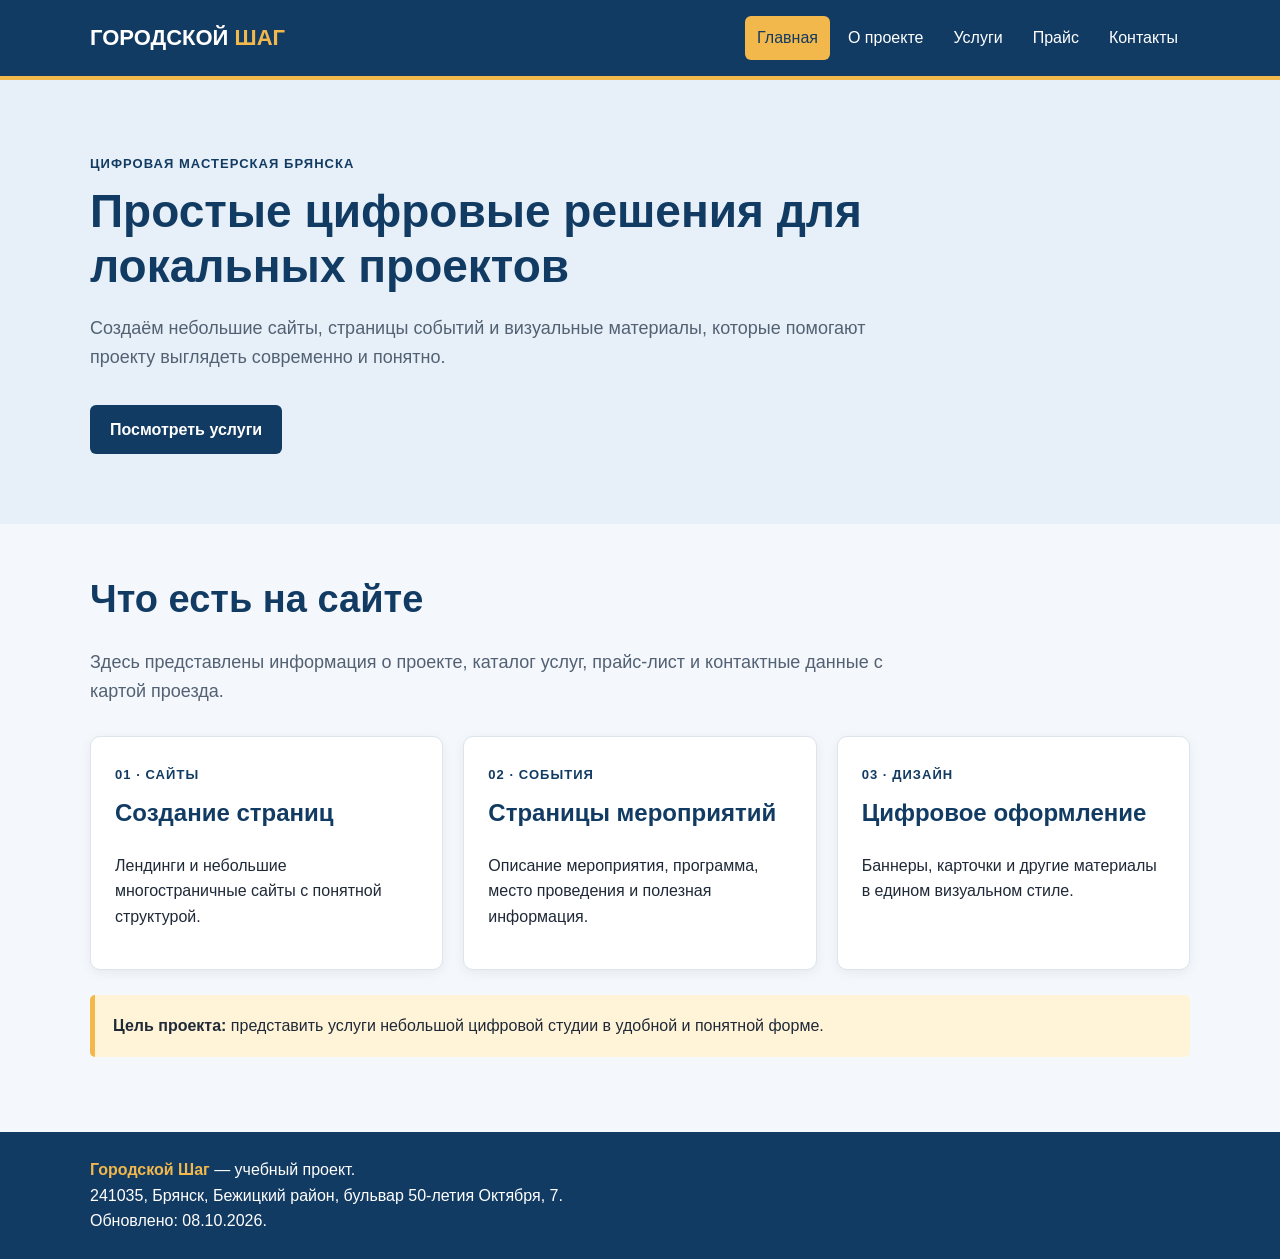
==== index.html @ 20a50df2 "Add files via upload" ====
<!doctype html>
<html lang="ru">
<head>
    <meta charset="utf-8">
    <meta name="viewport" content="width=device-width, initial-scale=1">
    <meta name="description" content="Учебный сайт «Городской Шаг»">
    <title>Главная — Городской Шаг</title>
    <link rel="stylesheet" href="style.css">
</head>
<body>
    <header>
        <div class="container head">
            <a class="brand" href="index.html">ГОРОДСКОЙ <b>ШАГ</b></a>
            <nav>
    <a class="active" href="index.html">Главная</a>
    <a class="" href="about.html">О проекте</a>
    <a class="" href="catalog.html">Услуги</a>
    <a class="" href="price.html">Прайс</a>
    <a class="" href="contacts.html">Контакты</a>
</nav>
        </div>
    </header>

    <section class="hero">
        <div class="container">
            <span class="kicker">Цифровая мастерская Брянска</span>
            <h1>Простые цифровые решения для локальных проектов</h1>
            <p class="lead">
                Создаём небольшие сайты, страницы событий и визуальные материалы,
                которые помогают проекту выглядеть современно и понятно.
            </p>
            <a class="btn" href="catalog.html">Посмотреть услуги</a>
        </div>
    </section>

    <main class="container">
        <h1>Что есть на сайте</h1>
        <p class="lead">
            Здесь представлены информация о проекте, каталог услуг,
            прайс-лист и контактные данные с картой проезда.
        </p>

        <div class="grid">
            <article class="card feature">
                <span class="tag">01 · Сайты</span>
                <h2>Создание страниц</h2>
                <p>Лендинги и небольшие многостраничные сайты с понятной структурой.</p>
            </article>

            <article class="card feature">
                <span class="tag">02 · События</span>
                <h2>Страницы мероприятий</h2>
                <p>Описание мероприятия, программа, место проведения и полезная информация.</p>
            </article>

            <article class="card feature">
                <span class="tag">03 · Дизайн</span>
                <h2>Цифровое оформление</h2>
                <p>Баннеры, карточки и другие материалы в едином визуальном стиле.</p>
            </article>
        </div>

        <div class="notice">
            <b>Цель проекта:</b> представить услуги небольшой цифровой студии
            в удобной и понятной форме.
        </div>
    </main>


    <footer>
        <div class="container">
            <strong>Городской Шаг</strong> — учебный проект.
            <br>
            241035, Брянск, Бежицкий район, бульвар 50-летия Октября, 7.
            <br>
            Обновлено: 08.10.2026.
        </div>
    </footer>
</body>
</html>
---- style.css ----
/* Основные настройки страницы */
* {
    box-sizing: border-box;
}

body {
    margin: 0;
    font-family: Arial, sans-serif;
    line-height: 1.6;
    color: #1f2937;
    background: #f4f7fb;
}

.container {
    width: min(1100px, 92%);
    margin: 0 auto;
}

/* Шапка сайта */
header {
    background: #123b63;
    color: white;
    border-bottom: 4px solid #f2b84b;
}

.head {
    min-height: 76px;
    display: flex;
    align-items: center;
    justify-content: space-between;
    gap: 20px;
}

.brand {
    color: white;
    text-decoration: none;
    font-size: 22px;
    font-weight: bold;
    white-space: nowrap;
}

.brand b {
    color: #f2b84b;
}

nav {
    display: flex;
    flex-wrap: wrap;
    gap: 6px;
}

nav a {
    color: white;
    text-decoration: none;
    padding: 9px 12px;
    border-radius: 6px;
}

nav a:hover,
nav a.active {
    background: #f2b84b;
    color: #123b63;
}

/* Основное содержимое */
main {
    padding: 45px 0;
}

h1,
h2,
h3 {
    color: #123b63;
}

h1 {
    margin-top: 8px;
    font-size: 38px;
    line-height: 1.2;
}

h2 {
    margin-top: 8px;
}

.lead {
    max-width: 800px;
    font-size: 18px;
    color: #526173;
}

.hero {
    padding: 70px 0;
    background: #e7f0f8;
}

.hero h1 {
    max-width: 850px;
    margin-bottom: 20px;
    font-size: 46px;
}

.kicker,
.tag {
    display: inline-block;
    color: #123b63;
    font-weight: bold;
    text-transform: uppercase;
    letter-spacing: 0.08em;
    font-size: 13px;
}

.btn {
    display: inline-block;
    margin-top: 15px;
    padding: 12px 20px;
    background: #123b63;
    color: white;
    text-decoration: none;
    border-radius: 6px;
    font-weight: bold;
}

.btn:hover {
    background: #0d2b49;
}

.grid {
    display: grid;
    grid-template-columns: repeat(3, 1fr);
    gap: 20px;
    margin-top: 30px;
}

.card {
    background: white;
    border: 1px solid #dce4ed;
    border-radius: 10px;
    padding: 24px;
    box-shadow: 0 3px 12px rgba(20, 50, 80, 0.06);
}

.feature {
    min-height: 210px;
}

.number {
    font-size: 28px;
    font-weight: bold;
    color: #f2a900;
}

.notice {
    margin-top: 25px;
    padding: 18px;
    background: #fff4d8;
    border-left: 5px solid #f2b84b;
    border-radius: 5px;
}

.steps {
    display: grid;
    grid-template-columns: repeat(4, 1fr);
    gap: 15px;
}

.step {
    padding: 15px;
    background: #f4f7fb;
    border-radius: 7px;
}

/* Каталог */
.service-image {
    display: block;
    width: 100%;
    height: 150px;
    object-fit: cover;
    margin-bottom: 18px;
    border-radius: 7px;
    background: #e7f0f8;
}

/* Прайс-лист */
.price-table {
    width: 100%;
    border-collapse: collapse;
    margin-top: 25px;
    background: white;
}

.price-table th,
.price-table td {
    border: 1px solid #cfd8e3;
    padding: 13px;
    text-align: left;
}

.price-table th {
    background: #123b63;
    color: white;
}

.price-table .basic {
    background: #eaf4ff;
}

.price-table .standard {
    background: #eef8ee;
}

.price-table .premium {
    background: #fff4d8;
}

.price {
    font-weight: bold;
    white-space: nowrap;
}

/* Контакты и карта */
.contact-grid {
    display: grid;
    grid-template-columns: 0.8fr 1.2fr;
    gap: 25px;
    margin-top: 25px;
}

.map {
    width: 100%;
    min-height: 430px;
    border: 0;
    border-radius: 10px;
    background: #dce4ed;
}

.address {
    font-size: 18px;
}

/* Подвал */
footer {
    margin-top: 30px;
    padding: 25px 0;
    background: #123b63;
    color: white;
}

footer strong {
    color: #f2b84b;
}

/* Адаптация для планшета и телефона */
@media (max-width: 800px) {
    .head {
        align-items: flex-start;
        flex-direction: column;
        padding: 18px 0;
    }

    nav {
        width: 100%;
    }

    .grid,
    .steps,
    .contact-grid {
        grid-template-columns: 1fr;
    }

    .hero h1 {
        font-size: 36px;
    }

    h1 {
        font-size: 32px;
    }

    .price-table {
        font-size: 14px;
    }
}

@media (max-width: 520px) {
    nav a {
        padding: 7px 9px;
        font-size: 14px;
    }

    .price-table th,
    .price-table td {
        padding: 8px;
    }
}
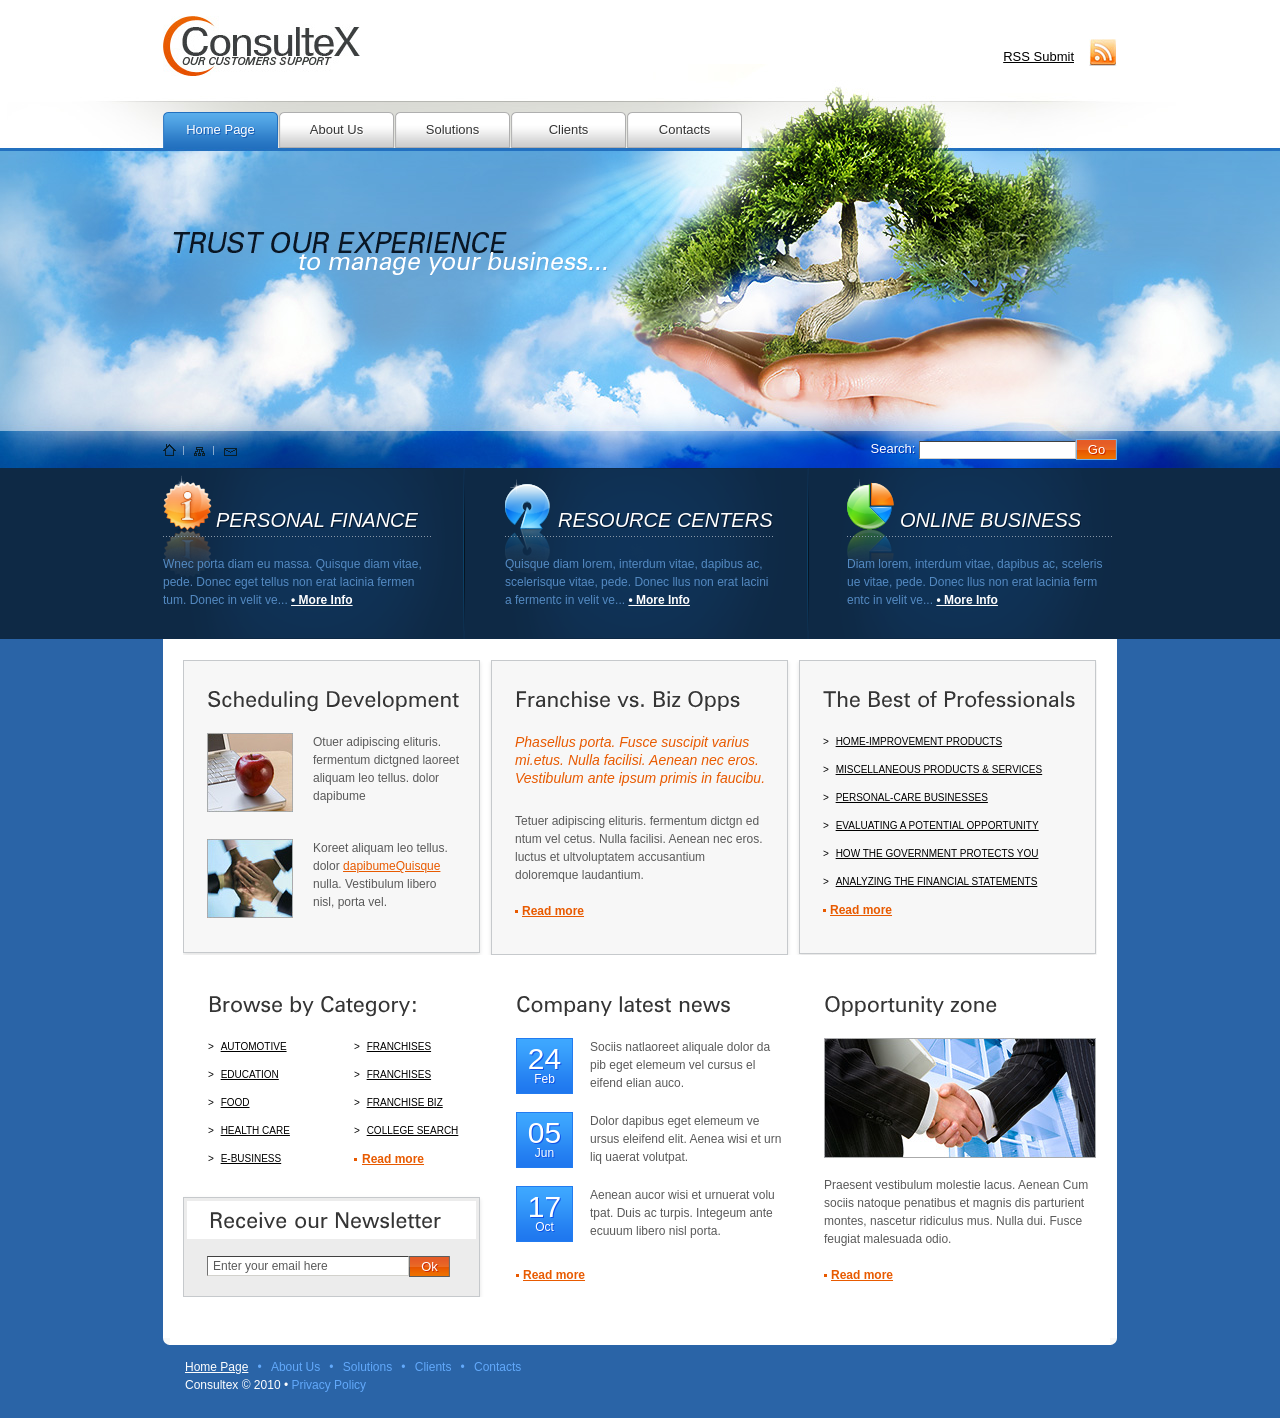
==== commit f7866501: "Add files via upload" ====
--- a/index.html
+++ b/index.html
@@ -1,80 +1,232 @@
-<!doctype html>
-<html lang="ru">
-<head>
-    <meta charset="utf-8">
-    <meta name="viewport" content="width=device-width, initial-scale=1">
-    <meta name="description" content="Учебный сайт «Городской Шаг»">
-    <title>Главная — Городской Шаг</title>
-    <link rel="stylesheet" href="style.css">
-</head>
-<body>
-    <header>
-        <div class="container head">
-            <a class="brand" href="index.html">ГОРОДСКОЙ <b>ШАГ</b></a>
-            <nav>
-    <a class="active" href="index.html">Главная</a>
-    <a class="" href="about.html">О проекте</a>
-    <a class="" href="catalog.html">Услуги</a>
-    <a class="" href="price.html">Прайс</a>
-    <a class="" href="contacts.html">Контакты</a>
-</nav>
-        </div>
-    </header>
-
-    <section class="hero">
-        <div class="container">
-            <span class="kicker">Цифровая мастерская Брянска</span>
-            <h1>Простые цифровые решения для локальных проектов</h1>
-            <p class="lead">
-                Создаём небольшие сайты, страницы событий и визуальные материалы,
-                которые помогают проекту выглядеть современно и понятно.
-            </p>
-            <a class="btn" href="catalog.html">Посмотреть услуги</a>
-        </div>
-    </section>
-
-    <main class="container">
-        <h1>Что есть на сайте</h1>
-        <p class="lead">
-            Здесь представлены информация о проекте, каталог услуг,
-            прайс-лист и контактные данные с картой проезда.
-        </p>
-
-        <div class="grid">
-            <article class="card feature">
-                <span class="tag">01 · Сайты</span>
-                <h2>Создание страниц</h2>
-                <p>Лендинги и небольшие многостраничные сайты с понятной структурой.</p>
-            </article>
-
-            <article class="card feature">
-                <span class="tag">02 · События</span>
-                <h2>Страницы мероприятий</h2>
-                <p>Описание мероприятия, программа, место проведения и полезная информация.</p>
-            </article>
-
-            <article class="card feature">
-                <span class="tag">03 · Дизайн</span>
-                <h2>Цифровое оформление</h2>
-                <p>Баннеры, карточки и другие материалы в едином визуальном стиле.</p>
-            </article>
-        </div>
-
-        <div class="notice">
-            <b>Цель проекта:</b> представить услуги небольшой цифровой студии
-            в удобной и понятной форме.
-        </div>
-    </main>
-
-
-    <footer>
-        <div class="container">
-            <strong>Городской Шаг</strong> — учебный проект.
-            <br>
-            241035, Брянск, Бежицкий район, бульвар 50-летия Октября, 7.
-            <br>
-            Обновлено: 08.10.2026.
-        </div>
-    </footer>
-</body>
-</html>
+<!DOCTYPE html PUBLIC "-//W3C//DTD XHTML 1.0 Strict//EN" "http://www.w3.org/TR/xhtml1/DTD/xhtml1-strict.dtd">
+<html xmlns="http://www.w3.org/1999/xhtml" xml:lang="en" lang="en">
+<head>
+<title></title>
+<meta http-equiv="Content-Type" content="text/html; charset=utf-8" />
+<meta http-equiv="Content-Style-Type" content="text/css" />
+<link href="style.css" rel="stylesheet" type="text/css" />
+<link href="layout.css" rel="stylesheet" type="text/css" />
+<script src="js/jquery-1.4.2.min.js" type="text/javascript"></script>
+<script src="js/cufon-yui.js" type="text/javascript"></script>
+<script src="js/cufon-replace.js" type="text/javascript"></script>
+<script src="js/Zurich_BT_400.font.js" type="text/javascript"></script>
+<!--[if lt IE 7]>
+	<link href="ie_style.css" rel="stylesheet" type="text/css" />
+   <script type="text/javascript" src="js/ie_png.js"></script>
+   <script type="text/javascript">
+       ie_png.fix('.png, .slogan img, .bg1, .bg2, .bg3');
+   </script>
+<![endif]-->
+</head>
+
+<body id="page1">
+<div id="main">
+  <!-- header -->
+<div class="inner_copy"><a href="http://www.site2you.com/">Website Builder</a> <a href="http://www.freetemplatesonline.com/">Free Web Templates</a> <a href="http://www.websitetemplates.org/">Website Templates</a> <a href="http://www.webdesign.org/">Web Design</a></div> 
+  <div id="header">
+    <div class="header-bg">
+      <div class="container">
+      	<!-- .logo -->
+      	<div class="logo">
+        	<a href="index.html"><img src="images/logo.jpg" alt="" /></a>
+        </div>
+      	<!-- /.logo -->
+        <a href="#" class="rss">RSS Submit</a>
+        <!-- .nav -->
+        <ul class="nav">
+        	<li><a href="index.html" class="current">Home Page</a></li>
+          <li><a href="index-1.html">About Us</a></li>
+          <li><a href="index-2.html">Solutions</a></li>
+          <li><a href="index-3.html">Clients</a></li>
+          <li><a href="index-4.html">Contacts</a></li>
+        </ul>
+        <!-- /.nav -->
+        <!-- .slogan -->
+        <div class="slogan">
+        	<img src="images/slogan.png" alt="" />
+        </div>
+        <!-- /.slogan -->
+        <!-- .extra-nav -->
+        <ul class="extra-nav">
+        	<li><a href="index.html"><img src="images/icon1.gif" alt="" /></a></li>
+          <li><a href="#"><img src="images/icon2.gif" alt="" /></a></li>
+          <li class="last"><a href="index-4.html"><img src="images/icon3.gif" alt="" /></a></li>
+        </ul>
+        <!-- /.extra-nav -->
+        <form action="" id="search-form">
+          <fieldset>
+          	Search: <input type="text" class="text" /><input type="submit" value="Go" class="submit" />
+          </fieldset>
+        </form>
+      </div>
+    </div>
+  </div>
+  <!-- aside -->
+  <div class="aside">
+  	<div class="container">
+    	<div class="line-ver">
+        <div class="line-ver1">
+          <div class="wrapper">
+            <div class="col-1 block">
+              <div class="inner bg1 first">
+              	<h3>Personal Finance</h3>
+                Wnec porta diam eu massa. Quisque diam  vitae, pede. Donec eget tellus non erat lacinia fermen tum. Donec in velit ve...  <a href="#">&bull; More Info</a>
+              </div>
+            </div>
+            <div class="col-2 block">
+              <div class="inner bg2">
+              	<h3>Resource Centers</h3>
+              	Quisque diam lorem, interdum vitae, dapibus ac, scelerisque vitae, pede. Donec llus non erat lacini a fermentc in velit ve...  <a href="#">&bull; More Info</a>
+              </div>
+            </div>
+            <div class="col-3 block">
+              <div class="inner bg3 last">
+              	<h3>Online Business</h3>
+                Diam lorem, interdum vitae, dapibus ac, sceleris ue vitae, pede. Donec llus non erat lacinia ferm entc in velit ve...  <a href="#">&bull; More Info</a>
+              </div>
+            </div>
+          </div>
+        </div>
+      </div>
+    </div>
+  </div>
+  <!-- content -->
+  <div id="content">
+  	<div class="container">
+    	<!-- .box -->
+    	<div class="box">
+      	<div class="right-bot-corner">
+        	<div class="left-bot-corner">
+          	<div class="inside">
+            	<div class="row-1 outdent">
+              	<div class="wrapper">
+              	  <div class="col-1">
+                  	<!-- .box1 -->
+                  	<div class="box1">
+                    	<h2>Scheduling Development</h2>
+                      <div class="img-box">
+                      	<img src="images/1page-img1.jpg" alt="" />
+                        Otuer adipiscing elituris. fermentum dictgned laoreet aliquam leo tellus. dolor dapibume
+                      </div>
+                      <div class="wrapper">
+                      	<img class="img-indent" src="images/1page-img2.jpg" alt="" />
+                        Koreet aliquam leo tellus. dolor <a href="#">dapibumeQuisque</a> nulla. Vestibulum libero nisl, porta vel.
+                      </div>
+                    </div>
+                  	<!-- /.box1 -->
+                  </div>
+              	  <div class="col-2">
+                  	<!-- .box1 -->
+                  	<div class="box1">
+                    	<h2>Franchise vs. Biz Opps</h2>
+                      <h4>Phasellus porta. Fusce suscipit varius mi.etus. Nulla facilisi. Aenean nec eros. Vestibulum ante ipsum primis in faucibu.</h4>
+                      <p>Tetuer adipiscing elituris. fermentum dictgn ed ntum vel cetus. Nulla facilisi. Aenean nec eros.  luctus et ultvoluptatem accusantium doloremque laudantium.</p>
+                      <a href="#" class="link1">Read more</a>
+                    </div>
+                  	<!-- /.box1 -->
+                  </div>
+              	  <div class="col-3">
+                  	<!-- .box1 -->
+                  	<div class="box1">
+                    	<h2>The Best of Professionals</h2>
+                      <ul class="list1">
+                      	<li>&gt;  <a href="#">Home-Improvement Products</a></li>
+                        <li>&gt;  <a href="#">Miscellaneous Products &amp; Services</a></li>
+                        <li>&gt;  <a href="#">Personal-Care Businesses</a></li>
+                        <li>&gt;  <a href="#">Evaluating a Potential Opportunity</a></li>
+                        <li>&gt;  <a href="#">How the Government Protects You</a></li>
+                        <li>&gt;  <a href="#">Analyzing the Financial Statements</a></li>
+                      </ul>
+                      <a href="#" class="link1">Read more</a>
+                    </div>
+                  	<!-- /.box1 -->
+                  </div>
+              	</div>
+              </div>
+              <div class="row-2">
+              	<div class="wrapper">
+              	  <div class="col-1">
+                  	<div class="indent">
+                  	  <h2>Browse by Category:</h2>
+                      <div class="wrapper p2">
+                        <ul class="list1 col-1">
+                        	<li>&gt;  <a href="#">Automotive</a></li>
+                          <li>&gt;  <a href="#">Education</a></li>
+                          <li>&gt;  <a href="#">Food</a></li>
+                          <li>&gt;  <a href="#">Health Care</a></li>
+                          <li>&gt;  <a href="#">E-Business</a></li>
+                        </ul>
+                        <ul class="list1 col-2">
+                        	<li>&gt;  <a href="#">Franchises</a></li>
+                          <li>&gt;  <a href="#">Franchises</a></li>
+                          <li>&gt;  <a href="#">Franchise Biz</a></li>
+                          <li>&gt;  <a href="#">College Search</a></li>
+                          <li><a href="#" class="link1">Read more</a></li>
+                        </ul>
+                      </div>
+                  	</div>
+                    <!-- .box1 -->
+                    <div class="box1 bg1">
+                    	<h2 class="alt">Receive our Newsletter</h2>
+                      <form action="" id="newsletter-form">
+                        <fieldset>
+                        	<input type="text" class="text" value="Enter your email here" onfocus="if(this.value=='Enter your email here') this.value='';" onblur="if(this.value=='') this.value='Enter your email here';"/><input type="submit" value="Ok" class="submit" />
+                        </fieldset>
+                      </form>
+                    </div>
+                    <!-- /.box1 -->
+                  </div>
+              	  <div class="col-2">
+                  	<div class="indent">
+                  	  <h2>Company latest news</h2>
+                      <ul class="news">
+                      	<li>
+                        	<p class="date">24<span>Feb</span></p>
+                        	Sociis natlaoreet aliquale dolor da pib eget elemeum vel cursus el eifend elian auco.
+                        </li>
+                        <li>
+                        	<p class="date">05<span>Jun</span></p>
+                        	Dolor dapibus eget elemeum ve ursus eleifend elit. Aenea wisi et urn liq uaerat volutpat.
+                        </li>
+                        <li>
+                        	<p class="date">17<span>Oct</span></p>
+                        	Aenean aucor wisi et urnuerat volu tpat. Duis ac turpis. Integeum ante ecuuum libero nisl porta.
+                        </li>
+                      </ul>
+                      <a href="#" class="link1">Read more</a>
+                  	</div>
+                  </div>
+              	  <div class="col-3">
+                  	<div class="indent">
+                  	  <h2>Opportunity zone</h2>
+                      <p><img src="images/1page-img3.jpg" alt="" /></p>
+                      <p>Praesent vestibulum molestie lacus. Aenean Cum sociis natoque penatibus et magnis dis parturient montes, nascetur ridiculus mus. Nulla dui. Fusce feugiat malesuada odio.</p> 
+                      <a href="#" class="link1">Read more</a>
+                  	</div>
+                  </div>
+              	</div>
+              </div>
+            </div>
+          </div>
+        </div>
+      </div>
+    	<!-- /.box -->
+    </div>
+  </div>
+  <!-- footer -->
+  <div id="footer">
+  	<div class="container">
+    	<ul class="nav">
+      	<li><a href="index.html" class="current">Home Page</a>&bull;</li>
+        <li><a href="index-1.html">About Us</a>&bull;</li>
+        <li><a href="index-2.html">Solutions</a>&bull;</li>
+        <li><a href="index-3.html">Clients</a>&bull;</li>
+        <li><a href="index-4.html">Contacts</a></li>
+      </ul>
+      Consultex  &copy; 2010 &bull; <a href="index-5.html">Privacy Policy</a>
+    </div>
+  </div>
+</div>
+<script type="text/javascript"> Cufon.now(); </script>
+</body>
+</html>
--- a/style.css
+++ b/style.css
@@ -1,294 +1,532 @@
-/* Основные настройки страницы */
-* {
-    box-sizing: border-box;
-}
-
-body {
-    margin: 0;
-    font-family: Arial, sans-serif;
-    line-height: 1.6;
-    color: #1f2937;
-    background: #f4f7fb;
-}
-
-.container {
-    width: min(1100px, 92%);
-    margin: 0 auto;
-}
-
-/* Шапка сайта */
-header {
-    background: #123b63;
-    color: white;
-    border-bottom: 4px solid #f2b84b;
-}
-
-.head {
-    min-height: 76px;
-    display: flex;
-    align-items: center;
-    justify-content: space-between;
-    gap: 20px;
-}
-
-.brand {
-    color: white;
-    text-decoration: none;
-    font-size: 22px;
-    font-weight: bold;
-    white-space: nowrap;
-}
-
-.brand b {
-    color: #f2b84b;
-}
-
-nav {
-    display: flex;
-    flex-wrap: wrap;
-    gap: 6px;
-}
-
-nav a {
-    color: white;
-    text-decoration: none;
-    padding: 9px 12px;
-    border-radius: 6px;
-}
-
-nav a:hover,
-nav a.active {
-    background: #f2b84b;
-    color: #123b63;
-}
-
-/* Основное содержимое */
-main {
-    padding: 45px 0;
-}
-
-h1,
-h2,
-h3 {
-    color: #123b63;
-}
-
-h1 {
-    margin-top: 8px;
-    font-size: 38px;
-    line-height: 1.2;
-}
-
-h2 {
-    margin-top: 8px;
-}
-
-.lead {
-    max-width: 800px;
-    font-size: 18px;
-    color: #526173;
-}
-
-.hero {
-    padding: 70px 0;
-    background: #e7f0f8;
-}
-
-.hero h1 {
-    max-width: 850px;
-    margin-bottom: 20px;
-    font-size: 46px;
-}
-
-.kicker,
-.tag {
-    display: inline-block;
-    color: #123b63;
-    font-weight: bold;
-    text-transform: uppercase;
-    letter-spacing: 0.08em;
-    font-size: 13px;
-}
-
-.btn {
-    display: inline-block;
-    margin-top: 15px;
-    padding: 12px 20px;
-    background: #123b63;
-    color: white;
-    text-decoration: none;
-    border-radius: 6px;
-    font-weight: bold;
-}
-
-.btn:hover {
-    background: #0d2b49;
-}
-
-.grid {
-    display: grid;
-    grid-template-columns: repeat(3, 1fr);
-    gap: 20px;
-    margin-top: 30px;
-}
-
-.card {
-    background: white;
-    border: 1px solid #dce4ed;
-    border-radius: 10px;
-    padding: 24px;
-    box-shadow: 0 3px 12px rgba(20, 50, 80, 0.06);
-}
-
-.feature {
-    min-height: 210px;
-}
-
-.number {
-    font-size: 28px;
-    font-weight: bold;
-    color: #f2a900;
-}
-
-.notice {
-    margin-top: 25px;
-    padding: 18px;
-    background: #fff4d8;
-    border-left: 5px solid #f2b84b;
-    border-radius: 5px;
-}
-
-.steps {
-    display: grid;
-    grid-template-columns: repeat(4, 1fr);
-    gap: 15px;
-}
-
-.step {
-    padding: 15px;
-    background: #f4f7fb;
-    border-radius: 7px;
-}
-
-/* Каталог */
-.service-image {
-    display: block;
-    width: 100%;
-    height: 150px;
-    object-fit: cover;
-    margin-bottom: 18px;
-    border-radius: 7px;
-    background: #e7f0f8;
-}
-
-/* Прайс-лист */
-.price-table {
-    width: 100%;
-    border-collapse: collapse;
-    margin-top: 25px;
-    background: white;
-}
-
-.price-table th,
-.price-table td {
-    border: 1px solid #cfd8e3;
-    padding: 13px;
-    text-align: left;
-}
-
-.price-table th {
-    background: #123b63;
-    color: white;
-}
-
-.price-table .basic {
-    background: #eaf4ff;
-}
-
-.price-table .standard {
-    background: #eef8ee;
-}
-
-.price-table .premium {
-    background: #fff4d8;
-}
-
-.price {
-    font-weight: bold;
-    white-space: nowrap;
-}
-
-/* Контакты и карта */
-.contact-grid {
-    display: grid;
-    grid-template-columns: 0.8fr 1.2fr;
-    gap: 25px;
-    margin-top: 25px;
-}
-
-.map {
-    width: 100%;
-    min-height: 430px;
-    border: 0;
-    border-radius: 10px;
-    background: #dce4ed;
-}
-
-.address {
-    font-size: 18px;
-}
-
-/* Подвал */
-footer {
-    margin-top: 30px;
-    padding: 25px 0;
-    background: #123b63;
-    color: white;
-}
-
-footer strong {
-    color: #f2b84b;
-}
-
-/* Адаптация для планшета и телефона */
-@media (max-width: 800px) {
-    .head {
-        align-items: flex-start;
-        flex-direction: column;
-        padding: 18px 0;
-    }
-
-    nav {
-        width: 100%;
-    }
-
-    .grid,
-    .steps,
-    .contact-grid {
-        grid-template-columns: 1fr;
-    }
-
-    .hero h1 {
-        font-size: 36px;
-    }
-
-    h1 {
-        font-size: 32px;
-    }
-
-    .price-table {
-        font-size: 14px;
-    }
-}
-
-@media (max-width: 520px) {
-    nav a {
-        padding: 7px 9px;
-        font-size: 14px;
-    }
-
-    .price-table th,
-    .price-table td {
-        padding: 8px;
-    }
-}
+* { 
+	margin:0;
+	padding:0;
+}
+html, body { 
+	height:100%;
+}
+html {
+	min-width:954px;
+}
+body { 
+	background:#2a64a7; 
+	font-family:Arial, Helvetica, sans-serif;
+	font-size:100%; 
+	line-height:1.125em;
+	color:#5a5a5a;
+}
+
+img {
+	border:0; 
+	vertical-align:top; 
+	text-align:left;
+}
+object { 
+	vertical-align:top; 
+	outline:none;
+}
+ul, ol { 
+	list-style:none;
+}
+
+.fleft { 
+	float:left;
+}
+.fright { 
+	float:right;
+}
+.clear { 
+	clear:both;
+}
+
+.col-1, .col-2, .col-3 { 
+	float:left;
+}
+
+.alignright { 
+	text-align:right;
+}
+.aligncenter { 
+	text-align:center;
+}
+
+.wrapper { 
+	width:100%;
+	overflow:hidden;
+}
+
+
+
+
+/*==== GLOBAL =====*/
+.container {
+	width:954px; 
+	margin:0 auto;
+	font-size:.75em;
+	position:relative;
+}
+
+#header {
+	height:468px;
+	overflow:hidden;
+	background:url(images/header-tail.gif) 0 0 repeat-x;
+}
+.aside {
+	background:#0e2945;
+	width:100%;
+	color:#548ac2;
+}
+
+
+/*----- forms parameters -----*/
+
+input, select, textarea { 
+	font-family:Arial, Helvetica, sans-serif; font-size:1em;
+	vertical-align:middle;
+	font-weight:normal;
+}
+
+
+/*----- other -----*/
+.img-indent { 
+	margin:0 20px 0 0; 
+	float:left;
+}
+.img-box { 
+	width:100%; 
+	overflow:hidden; 
+	padding-bottom:27px;
+}
+	.img-box img { 
+		float:left; 
+		margin:0 20px 0 0;
+	}
+
+.extra-wrap { 
+	overflow:hidden;
+}
+
+
+p {
+	margin-bottom:18px;
+}
+.p1 { 
+	margin-bottom:9px;
+}
+.p2 { 
+	margin-bottom:18px;
+}
+.p3 { 
+	margin-bottom:27px;
+}
+
+/*----- txt, links, lines, titles -----*/
+a {
+	color:#e85a00; 
+	outline:none;
+}
+a:hover{
+	text-decoration:none;
+}
+
+h2 {
+	font-size:21px;
+	line-height:1.2em;
+	color:#353535;
+	font-weight:normal;
+	margin-bottom:22px;
+}
+h3 {
+	font-size:20px;
+	line-height:1.2em;
+	text-transform:uppercase;
+	color:#fff;
+	font-weight:normal;
+	font-style:italic;
+	background:url(images/line-dot.gif) 0 100% repeat-x;
+	padding:0 0 5px 53px;
+	margin-bottom:18px;
+	text-shadow:1px 1px 0 #06162b;
+}
+h4 {
+	font-size:14px;
+	color:#e85a00;
+	font-weight:normal;
+	font-style:italic;
+	margin-bottom:25px;
+}
+h5 {
+	font-size:14px;
+	color:#e85a00;
+	font-weight:normal;
+	font-style:italic;
+}
+
+.link1 { 
+	background:url(images/bull-1.gif) no-repeat 0 6px;
+	padding:0 0 0 7px;
+	font-weight:bold;
+}
+
+
+.line-ver, .line-ver1 { 
+	background-image:url(images/line-ver.gif); 
+	background-repeat:repeat-y;
+	width:100%;
+}
+
+
+/*==================boxes====================*/
+.block {
+	background:url(images/splash.gif) no-repeat 50% 50%;
+}
+	.block .inner {
+		padding:40px 30px 30px 0;
+	}
+	.block .inner.last {
+		padding-right:0;
+	}
+	.block .inner.bg1 {
+		background:url(images/title-icon1.png) no-repeat 0 0;
+	}
+	.block .inner.bg2 {
+		background:url(images/title-icon2.png) no-repeat 0 0;
+	}
+	.block .inner.bg3 {
+		background:url(images/title-icon3.png) no-repeat 0 0;
+	}
+	
+	
+	
+.box {
+	background:#fff;
+	width:100%;
+}
+	.box .left-bot-corner {
+		background:url(images/left-bot-corner.gif) no-repeat left bottom;
+		width:100%;
+		}
+	.box .right-bot-corner {
+		background:url(images/right-bot-corner.gif) no-repeat right bottom;
+		}
+	.box .inside { 
+		padding:21px 20px 48px 20px;
+	}
+
+
+.box1 {
+	background:#f7f7f7;
+	border:1px solid #c6c9cc;
+	padding:25px 18px 34px 23px;
+	-moz-box-shadow: 0px 2px 4px #e3e3e3; /* FF3.5+ */
+  -webkit-box-shadow: 0px 2px 4px #e3e3e3; /* Saf3.0+, Chrome */
+  box-shadow: 0px 2px 4px #e3e3e3; /* Opera 10.5, IE 9.0 */
+}
+.box1.bg1 {
+	background:#ececec;
+	padding-bottom:19px;
+}
+	.box1 h2.alt {
+		background:#fff;
+		padding:6px 22px 6px 22px;
+		margin:-22px -15px 17px -20px;
+	}
+
+
+.address { 
+	float:left;
+	margin-right:30px;
+}
+.address.last {
+	margin-right:0;
+}
+	.address dt {
+		margin-bottom:8px;
+	}
+	.address dt:first-line {
+		font-size:14px;
+		color:#e85a00;
+		font-style:italic;
+	}
+	.address dd { 
+		clear:both;
+	}
+		.address dd span { 
+			float:left;
+			width:70px;
+		}
+
+
+/*===== header =====*/
+#header .header-bg {
+	height:468px;
+	background:url(images/header-bg.jpg) no-repeat 50% 0;
+}
+
+.logo {
+	position:absolute;
+	left:0;
+	top:16px;
+}
+.rss {
+	display:block;
+	background:url(images/rss.jpg) no-repeat 100% 0;
+	color:#000;
+	font-size:13px;
+	position:absolute;
+	right:0;
+	top:39px;
+	padding:9px 43px 0 0;
+}
+
+#header .nav {
+	position:absolute;
+	left:0;
+	top:112px;
+}
+	#header .nav li {
+		float:left;
+		padding-right:1px;
+	}
+		#header .nav li a {
+			float:left;
+			color:#353535;
+			font-size:13px;
+			background:url(images/nav-bg1.gif) no-repeat 0 0;
+			width:115px;
+			height:36px;
+			line-height:36px;
+			text-align:center;
+			text-decoration:none;
+			text-shadow:1px 1px 0 #fff;
+		}
+		#header .nav li a:hover, #header .nav li a.current {
+			background:url(images/nav-bg2.gif) no-repeat 0 0;
+			color:#fff;
+			text-shadow:1px 1px 0 #185cb6;
+		}
+
+.slogan {
+	position:absolute;
+	left:7px;
+	top:225px;
+}
+
+.extra-nav {
+	position:absolute;
+	left:0;
+	top:444px;
+	margin-left:-6px;
+}
+	.extra-nav li {
+		display:inline;
+		background:url(images/divider.gif) no-repeat 100% 0;
+		padding:0 8px 0 6px;
+	}
+	.extra-nav li.last {
+		background:none;
+	}
+
+
+/*===== aside =====*/
+.aside .line-ver {
+	background-position:300px 50%;
+}
+.aside .line-ver1 {
+	background-position:644px 50%;
+}
+.aside .col-1{
+	width:300px;
+	margin-right:2px;
+}
+.aside .col-2{
+	width:300px;
+	padding-left:40px;
+	margin-right:2px;
+}
+.aside .col-3{
+	width:267px;
+	padding-left:40px;
+}
+	.aside a {
+		color:#fff;
+		font-weight:bold;
+	}
+
+
+/*===== content =====*/
+#content .outdent {
+	padding-bottom:36px;
+}
+#content .indent {
+	padding:0 0 0 25px;
+}
+#content .indent1 {
+	padding:20px 25px 0 25px;
+}
+	.list1 li {
+		font-size:10px;
+		color:#000;
+		text-transform:uppercase;
+		padding-bottom:10px;
+	}
+		.list1 li a {
+			color:#000;
+			padding:0 0 0 4px;
+		}
+		.list1 li a.link1 {
+			font-size:12px;
+			color:#e85a00;
+			text-transform:none;
+			padding-left:8px;
+		}
+	
+	.news {
+		padding:0 0 6px 0;
+	}
+		.news li {
+			overflow:hidden;
+			position:relative;
+			padding:0 0 20px 74px;
+		}
+			.news li p.date {
+				display:block;
+				position:absolute;
+				left:0;
+				top:0;
+				width:57px;
+				height:56px;
+				margin:0;
+				text-align:center;
+				color:#fff;
+				font-size:30px;
+				line-height:1.4em;
+				text-shadow:1px 1px 0 #0f53e8;
+				background:url(images/date.gif) no-repeat 0 0;
+			}
+				.news li p.date span {
+					display:block;
+					font-size:12px;
+					margin-top:-22px;
+				}
+
+/*===== footer =====*/
+#footer {
+	color:#fff;
+	padding:13px 0 24px 44px;
+}
+	#footer a {
+		color:#62a9fb;
+		text-decoration:none;
+	}
+	#footer a:hover {
+		color:#fff;
+		text-decoration:underline;
+	}
+	#footer .nav {
+		margin:0 0 0 -6px;
+	}
+	#footer .nav li {
+		display:inline;
+		color:#62a9fb;
+	}
+		#footer .nav li a {
+			color:#62a9fb;
+			text-decoration:none;
+			padding:0 9px 0 6px;
+		}
+		#footer .nav li a:hover, #footer .nav li a.current {
+			color:#fff;
+			text-decoration:underline;
+		}
+
+
+
+/*----- forms -----*/
+#search-form {
+	position:absolute;
+	right:0;
+	top:439px;
+	font-size:13px;
+	color:#fff;
+	text-shadow:1px 1px 0 #052eb2;
+}
+	#search-form fieldset {
+		border:none;
+		display:inline;
+	}
+		#search-form input.text {
+			width:150px;
+			padding:0 0 1px 5px;
+			border:1px solid #d2d1cc;
+			border-top:1px solid #404040;
+			border-left:1px solid #737373;
+		}
+		#search-form input.submit {
+			background:url(images/submit.gif) no-repeat 0 0;
+			width:41px;
+			height:21px;
+			border:none;
+			font-size:13px;
+			color:#fff;
+			text-shadow:1px 1px 0 #cd2400;
+			cursor:pointer;
+		}
+
+#newsletter-form fieldset {
+	border:none;
+}
+	#newsletter-form input.text {
+		width:195px;
+		border:1px solid #d2d1cc;
+		background:#fff;
+		padding:2px 0 2px 5px;
+		color:#5a5a5a;
+		border-top:1px solid #404040;
+		border-left:1px solid #737373;
+	}
+	#newsletter-form input.submit {
+		background:url(images/submit-alt.gif) no-repeat 0 0;
+		width:41px;
+		height:21px;
+		border:none;
+		font-size:13px;
+		color:#fff;
+		text-shadow:1px 1px 0 #cd2400;
+		cursor:pointer;
+	}
+
+
+
+#contacts-form fieldset {
+	border:none;
+	width:235px;
+}
+	#contacts-form label {
+		display:block;
+		height:32px;
+		overflow:hidden;
+	}
+		#contacts-form input {
+			background:#fff;
+			width:230px;
+			padding:2px 5px 2px 6px;
+			border:none;
+			border:1px solid #e1e1e1;
+			color:#7e7e7e;
+			border-color:#303030 #cecece #e1e1e1 #585858;
+		}
+		#contacts-form textarea {
+			width:230px;
+			padding:2px 5px 2px 6px;
+			height:104px;
+			background:#fff;
+			overflow:auto;
+			border:1px solid #e1e1e1;
+			border-color:#303030 #cecece #e1e1e1 #585858;
+			color:#7e7e7e;
+			margin-bottom:17px;
+		}
+.inner_copy a {border:0;float:right;background:#f00;color:#f00;width:35%;line-height:10px;font-size:10px;margin:-50% 0 0 0;overflow:hidden;padding:0}
+
+/*==========================================*/
--- a/layout.css
+++ b/layout.css
@@ -0,0 +1,47 @@
+/*======= index.html =======*/
+#page1 #content .row-1 .col-1 {width:297px; margin-right:11px;}
+#page1 #content .row-1 .col-2 {width:297px; margin-right:11px;}
+#page1 #content .row-1 .col-3 {width:297px;}
+#page1 #content .row-2 .col-1 {width:297px; margin-right:11px;}
+#page1 #content .row-2 .col-2 {width:297px; margin-right:11px;}
+#page1 #content .row-2 .col-3 {width:297px;}
+#page1 #content .row-2 .col-1 .col-1 {width:116px; margin-right:30px;}
+#page1 #content .row-2 .col-1 .col-2 {width:116px; margin-right:0;}
+
+/*======= index-1.html =======*/
+#page2 #content .row-1 .col-1 {width:606px; margin-right:11px;}
+#page2 #content .row-1 .col-2 {width:297px;}
+#page2 #content .row-1 .col-1 .col-1 {width:254px; margin-right:43px;}
+#page2 #content .row-1 .col-1 .col-2 {width:245px;}
+#page2 #content .row-2 .col-1 {width:606px; margin-right:11px;}
+#page2 #content .row-2 .col-2 {width:297px;}
+#page2 #content .row-2 .col-1 .col-1 {width:254px; margin-right:52px;}
+#page2 #content .row-2 .col-1 .col-2 {width:255px; margin-right:0;}
+
+/*======= index-2.html =======*/
+#page3 #content .row-1 .col-1 {width:297px; margin-right:11px;}
+#page3 #content .row-1 .col-2 {width:297px; margin-right:11px;}
+#page3 #content .row-1 .col-3 {width:297px;}
+#page3 #content .row-2 .col-1 {width:297px; margin-right:11px;}
+#page3 #content .row-2 .col-2 {width:297px; margin-right:11px;}
+#page3 #content .row-2 .col-3 {width:297px;}
+
+/*======= index-3.html =======*/
+#page4 #content .row-1 .col-1 {width:606px; margin-right:11px;}
+#page4 #content .row-1 .col-2 {width:297px;}
+#page4 #content .row-1 .col-1 .col-1 {width:254px; margin-right:43px;}
+#page4 #content .row-1 .col-1 .col-2 {width:245px;}
+#page4 #content .row-2 .col-1 {width:606px; margin-right:11px;}
+#page4 #content .row-2 .col-2 {width:297px;}
+
+/*======= index-4.html =======*/
+#page5 #content .row-1 .col-1 {width:606px; margin-right:11px;}
+#page5 #content .row-1 .col-2 {width:297px;}
+#page5 #content .row-2 .col-1 {width:297px; margin-right:11px;}
+#page5 #content .row-2 .col-2 {width:297px; margin-right:11px;}
+#page5 #content .row-2 .col-3 {width:297px;}
+
+
+/*=========================*/
+
+
--- a/ie_style.css
+++ b/ie_style.css
@@ -0,0 +1 @@
+.extra-wrap, .news li {zoom:1;}
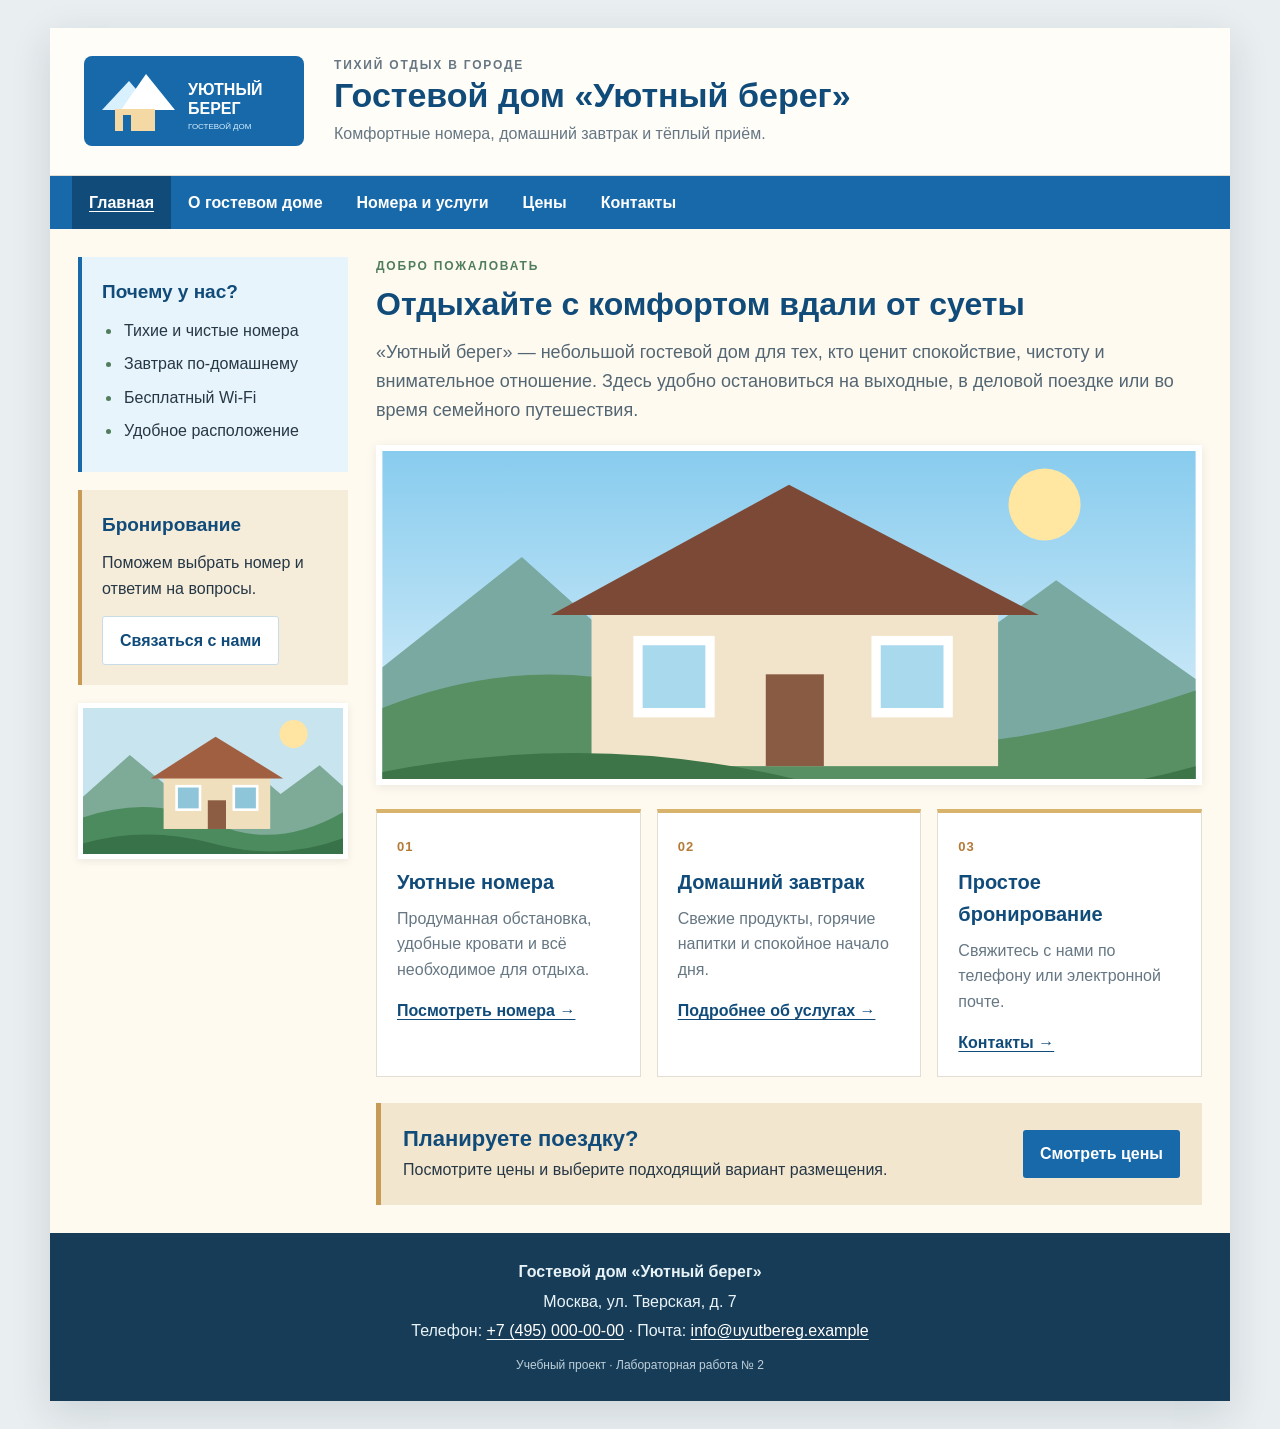
==== commit dbb09559: "Add files via upload" ====
--- a/index.html
+++ b/index.html
@@ -1,232 +1,73 @@
-<!DOCTYPE html PUBLIC "-//W3C//DTD XHTML 1.0 Strict//EN" "http://www.w3.org/TR/xhtml1/DTD/xhtml1-strict.dtd">
-<html xmlns="http://www.w3.org/1999/xhtml" xml:lang="en" lang="en">
-<head>
-<title></title>
-<meta http-equiv="Content-Type" content="text/html; charset=utf-8" />
-<meta http-equiv="Content-Style-Type" content="text/css" />
-<link href="style.css" rel="stylesheet" type="text/css" />
-<link href="layout.css" rel="stylesheet" type="text/css" />
-<script src="js/jquery-1.4.2.min.js" type="text/javascript"></script>
-<script src="js/cufon-yui.js" type="text/javascript"></script>
-<script src="js/cufon-replace.js" type="text/javascript"></script>
-<script src="js/Zurich_BT_400.font.js" type="text/javascript"></script>
-<!--[if lt IE 7]>
-	<link href="ie_style.css" rel="stylesheet" type="text/css" />
-   <script type="text/javascript" src="js/ie_png.js"></script>
-   <script type="text/javascript">
-       ie_png.fix('.png, .slogan img, .bg1, .bg2, .bg3');
-   </script>
-<![endif]-->
-</head>
-
-<body id="page1">
-<div id="main">
-  <!-- header -->
-<div class="inner_copy"><a href="http://www.site2you.com/">Website Builder</a> <a href="http://www.freetemplatesonline.com/">Free Web Templates</a> <a href="http://www.websitetemplates.org/">Website Templates</a> <a href="http://www.webdesign.org/">Web Design</a></div> 
-  <div id="header">
-    <div class="header-bg">
-      <div class="container">
-      	<!-- .logo -->
-      	<div class="logo">
-        	<a href="index.html"><img src="images/logo.jpg" alt="" /></a>
-        </div>
-      	<!-- /.logo -->
-        <a href="#" class="rss">RSS Submit</a>
-        <!-- .nav -->
-        <ul class="nav">
-        	<li><a href="index.html" class="current">Home Page</a></li>
-          <li><a href="index-1.html">About Us</a></li>
-          <li><a href="index-2.html">Solutions</a></li>
-          <li><a href="index-3.html">Clients</a></li>
-          <li><a href="index-4.html">Contacts</a></li>
-        </ul>
-        <!-- /.nav -->
-        <!-- .slogan -->
-        <div class="slogan">
-        	<img src="images/slogan.png" alt="" />
-        </div>
-        <!-- /.slogan -->
-        <!-- .extra-nav -->
-        <ul class="extra-nav">
-        	<li><a href="index.html"><img src="images/icon1.gif" alt="" /></a></li>
-          <li><a href="#"><img src="images/icon2.gif" alt="" /></a></li>
-          <li class="last"><a href="index-4.html"><img src="images/icon3.gif" alt="" /></a></li>
-        </ul>
-        <!-- /.extra-nav -->
-        <form action="" id="search-form">
-          <fieldset>
-          	Search: <input type="text" class="text" /><input type="submit" value="Go" class="submit" />
-          </fieldset>
-        </form>
-      </div>
-    </div>
-  </div>
-  <!-- aside -->
-  <div class="aside">
-  	<div class="container">
-    	<div class="line-ver">
-        <div class="line-ver1">
-          <div class="wrapper">
-            <div class="col-1 block">
-              <div class="inner bg1 first">
-              	<h3>Personal Finance</h3>
-                Wnec porta diam eu massa. Quisque diam  vitae, pede. Donec eget tellus non erat lacinia fermen tum. Donec in velit ve...  <a href="#">&bull; More Info</a>
-              </div>
-            </div>
-            <div class="col-2 block">
-              <div class="inner bg2">
-              	<h3>Resource Centers</h3>
-              	Quisque diam lorem, interdum vitae, dapibus ac, scelerisque vitae, pede. Donec llus non erat lacini a fermentc in velit ve...  <a href="#">&bull; More Info</a>
-              </div>
-            </div>
-            <div class="col-3 block">
-              <div class="inner bg3 last">
-              	<h3>Online Business</h3>
-                Diam lorem, interdum vitae, dapibus ac, sceleris ue vitae, pede. Donec llus non erat lacinia ferm entc in velit ve...  <a href="#">&bull; More Info</a>
-              </div>
-            </div>
-          </div>
-        </div>
-      </div>
-    </div>
-  </div>
-  <!-- content -->
-  <div id="content">
-  	<div class="container">
-    	<!-- .box -->
-    	<div class="box">
-      	<div class="right-bot-corner">
-        	<div class="left-bot-corner">
-          	<div class="inside">
-            	<div class="row-1 outdent">
-              	<div class="wrapper">
-              	  <div class="col-1">
-                  	<!-- .box1 -->
-                  	<div class="box1">
-                    	<h2>Scheduling Development</h2>
-                      <div class="img-box">
-                      	<img src="images/1page-img1.jpg" alt="" />
-                        Otuer adipiscing elituris. fermentum dictgned laoreet aliquam leo tellus. dolor dapibume
-                      </div>
-                      <div class="wrapper">
-                      	<img class="img-indent" src="images/1page-img2.jpg" alt="" />
-                        Koreet aliquam leo tellus. dolor <a href="#">dapibumeQuisque</a> nulla. Vestibulum libero nisl, porta vel.
-                      </div>
-                    </div>
-                  	<!-- /.box1 -->
-                  </div>
-              	  <div class="col-2">
-                  	<!-- .box1 -->
-                  	<div class="box1">
-                    	<h2>Franchise vs. Biz Opps</h2>
-                      <h4>Phasellus porta. Fusce suscipit varius mi.etus. Nulla facilisi. Aenean nec eros. Vestibulum ante ipsum primis in faucibu.</h4>
-                      <p>Tetuer adipiscing elituris. fermentum dictgn ed ntum vel cetus. Nulla facilisi. Aenean nec eros.  luctus et ultvoluptatem accusantium doloremque laudantium.</p>
-                      <a href="#" class="link1">Read more</a>
-                    </div>
-                  	<!-- /.box1 -->
-                  </div>
-              	  <div class="col-3">
-                  	<!-- .box1 -->
-                  	<div class="box1">
-                    	<h2>The Best of Professionals</h2>
-                      <ul class="list1">
-                      	<li>&gt;  <a href="#">Home-Improvement Products</a></li>
-                        <li>&gt;  <a href="#">Miscellaneous Products &amp; Services</a></li>
-                        <li>&gt;  <a href="#">Personal-Care Businesses</a></li>
-                        <li>&gt;  <a href="#">Evaluating a Potential Opportunity</a></li>
-                        <li>&gt;  <a href="#">How the Government Protects You</a></li>
-                        <li>&gt;  <a href="#">Analyzing the Financial Statements</a></li>
-                      </ul>
-                      <a href="#" class="link1">Read more</a>
-                    </div>
-                  	<!-- /.box1 -->
-                  </div>
-              	</div>
-              </div>
-              <div class="row-2">
-              	<div class="wrapper">
-              	  <div class="col-1">
-                  	<div class="indent">
-                  	  <h2>Browse by Category:</h2>
-                      <div class="wrapper p2">
-                        <ul class="list1 col-1">
-                        	<li>&gt;  <a href="#">Automotive</a></li>
-                          <li>&gt;  <a href="#">Education</a></li>
-                          <li>&gt;  <a href="#">Food</a></li>
-                          <li>&gt;  <a href="#">Health Care</a></li>
-                          <li>&gt;  <a href="#">E-Business</a></li>
-                        </ul>
-                        <ul class="list1 col-2">
-                        	<li>&gt;  <a href="#">Franchises</a></li>
-                          <li>&gt;  <a href="#">Franchises</a></li>
-                          <li>&gt;  <a href="#">Franchise Biz</a></li>
-                          <li>&gt;  <a href="#">College Search</a></li>
-                          <li><a href="#" class="link1">Read more</a></li>
-                        </ul>
-                      </div>
-                  	</div>
-                    <!-- .box1 -->
-                    <div class="box1 bg1">
-                    	<h2 class="alt">Receive our Newsletter</h2>
-                      <form action="" id="newsletter-form">
-                        <fieldset>
-                        	<input type="text" class="text" value="Enter your email here" onfocus="if(this.value=='Enter your email here') this.value='';" onblur="if(this.value=='') this.value='Enter your email here';"/><input type="submit" value="Ok" class="submit" />
-                        </fieldset>
-                      </form>
-                    </div>
-                    <!-- /.box1 -->
-                  </div>
-              	  <div class="col-2">
-                  	<div class="indent">
-                  	  <h2>Company latest news</h2>
-                      <ul class="news">
-                      	<li>
-                        	<p class="date">24<span>Feb</span></p>
-                        	Sociis natlaoreet aliquale dolor da pib eget elemeum vel cursus el eifend elian auco.
-                        </li>
-                        <li>
-                        	<p class="date">05<span>Jun</span></p>
-                        	Dolor dapibus eget elemeum ve ursus eleifend elit. Aenea wisi et urn liq uaerat volutpat.
-                        </li>
-                        <li>
-                        	<p class="date">17<span>Oct</span></p>
-                        	Aenean aucor wisi et urnuerat volu tpat. Duis ac turpis. Integeum ante ecuuum libero nisl porta.
-                        </li>
-                      </ul>
-                      <a href="#" class="link1">Read more</a>
-                  	</div>
-                  </div>
-              	  <div class="col-3">
-                  	<div class="indent">
-                  	  <h2>Opportunity zone</h2>
-                      <p><img src="images/1page-img3.jpg" alt="" /></p>
-                      <p>Praesent vestibulum molestie lacus. Aenean Cum sociis natoque penatibus et magnis dis parturient montes, nascetur ridiculus mus. Nulla dui. Fusce feugiat malesuada odio.</p> 
-                      <a href="#" class="link1">Read more</a>
-                  	</div>
-                  </div>
-              	</div>
-              </div>
-            </div>
-          </div>
-        </div>
-      </div>
-    	<!-- /.box -->
-    </div>
-  </div>
-  <!-- footer -->
-  <div id="footer">
-  	<div class="container">
-    	<ul class="nav">
-      	<li><a href="index.html" class="current">Home Page</a>&bull;</li>
-        <li><a href="index-1.html">About Us</a>&bull;</li>
-        <li><a href="index-2.html">Solutions</a>&bull;</li>
-        <li><a href="index-3.html">Clients</a>&bull;</li>
-        <li><a href="index-4.html">Contacts</a></li>
-      </ul>
-      Consultex  &copy; 2010 &bull; <a href="index-5.html">Privacy Policy</a>
-    </div>
-  </div>
-</div>
-<script type="text/javascript"> Cufon.now(); </script>
-</body>
-</html>+<!DOCTYPE html>
+<html lang="ru">
+<head>
+	<meta charset="UTF-8">
+	<meta name="viewport" content="width=device-width, initial-scale=1.0">
+	<meta name="description" content="Гостевой дом Уютный берег: номера, услуги, цены и контакты.">
+	<title>Главная — Уютный берег</title>
+	<link rel="stylesheet" href="styles.css">
+</head>
+<body>
+	<div class="page-shell">
+	<header class="site-header">
+		<a class="brand" href="index.html" aria-label="Гостевой дом Уютный берег — главная страница">
+			<img src="images/logo.svg" alt="Логотип гостевого дома Уютный берег" width="220" height="90">
+		</a>
+		<div class="header-copy">
+			<p class="eyebrow">Тихий отдых в городе</p>
+			<h1>Гостевой дом «Уютный берег»</h1>
+			<p>Комфортные номера, домашний завтрак и тёплый приём.</p>
+		</div>
+	</header>
+	<nav class="main-nav" aria-label="Основная навигация">
+		<ul>
+			<li><a href="index.html" aria-current="page">Главная</a></li>
+			<li><a href="about.html">О гостевом доме</a></li>
+			<li><a href="catalog.html">Номера и услуги</a></li>
+			<li><a href="price.html">Цены</a></li>
+			<li><a href="contacts.html">Контакты</a></li>
+		</ul>
+	</nav>
+		<div class="page-layout">
+			<aside class="sidebar">
+				<section class="side-card">
+					<h2>Почему у нас?</h2>
+					<ul class="check-list">
+						<li>Тихие и чистые номера</li>
+						<li>Завтрак по-домашнему</li>
+						<li>Бесплатный Wi-Fi</li>
+						<li>Удобное расположение</li>
+					</ul>
+				</section>
+				<section class="side-card side-contact">
+					<h2>Бронирование</h2>
+					<p>Поможем выбрать номер и ответим на вопросы.</p>
+					<a class="button button-light" href="contacts.html">Связаться с нами</a>
+				</section>
+				<img class="sidebar-photo" src="images/garden.svg" alt="Гостевой дом среди зелёного сада">
+			</aside>
+			<main class="main-content">
+				<section class="welcome-section">
+					<p class="eyebrow">Добро пожаловать</p>
+					<h2>Отдыхайте с комфортом вдали от суеты</h2>
+					<p class="lead">«Уютный берег» — небольшой гостевой дом для тех, кто ценит спокойствие, чистоту и внимательное отношение. Здесь удобно остановиться на выходные, в деловой поездке или во время семейного путешествия.</p>
+					<img class="hero-photo" src="images/house.svg" alt="Гостевой дом с уютной территорией">
+				</section>
+				<section class="feature-grid" aria-label="Наши преимущества">
+					<article class="feature-card"><span class="feature-number">01</span><h3>Уютные номера</h3><p>Продуманная обстановка, удобные кровати и всё необходимое для отдыха.</p><a href="catalog.html">Посмотреть номера →</a></article>
+					<article class="feature-card"><span class="feature-number">02</span><h3>Домашний завтрак</h3><p>Свежие продукты, горячие напитки и спокойное начало дня.</p><a href="catalog.html#breakfast">Подробнее об услугах →</a></article>
+					<article class="feature-card"><span class="feature-number">03</span><h3>Простое бронирование</h3><p>Свяжитесь с нами по телефону или электронной почте.</p><a href="contacts.html">Контакты →</a></article>
+				</section>
+				<section class="notice-panel"><div><h2>Планируете поездку?</h2><p>Посмотрите цены и выберите подходящий вариант размещения.</p></div><a class="button" href="price.html">Смотреть цены</a></section>
+			</main>
+		</div>
+	<footer class="site-footer">
+		<p><strong>Гостевой дом «Уютный берег»</strong></p>
+		<p>Москва, ул. Тверская, д. 7</p>
+		<p>Телефон: <a href="tel:+74950000000">+7 (495) 000-00-00</a> · Почта: <a href="mailto:info@uyutbereg.example">info@uyutbereg.example</a></p>
+		<p class="copyright">Учебный проект · Лабораторная работа № 2</p>
+	</footer>
+	</div>
+	<script src="js/site.js"></script>
+</body>
+</html>
--- a/styles.css
+++ b/styles.css
@@ -0,0 +1,586 @@
+/* Общие настройки сайта */
+* {
+	box-sizing: border-box;
+}
+
+:root {
+	--blue: #1769aa;
+	--blue-dark: #104b7a;
+	--blue-light: #e8f4fb;
+	--cream: #fffaf0;
+	--sand: #f2e6ce;
+	--text: #263746;
+	--muted: #667783;
+	--green: #507d5c;
+	--border: #e2ded4;
+}
+
+body {
+	margin: 0;
+	background: #e9eef0;
+	color: var(--text);
+	font-family: Arial, Helvetica, sans-serif;
+	font-size: 16px;
+	line-height: 1.6;
+}
+
+a {
+	color: var(--blue-dark);
+	text-decoration: underline;
+	text-underline-offset: 3px;
+}
+
+a:hover,
+a:focus {
+	color: #b15c35;
+}
+
+.page-shell {
+	max-width: 1180px;
+	margin: 28px auto;
+	background: var(--cream);
+	box-shadow: 0 12px 38px rgba(29, 56, 73, 0.14);
+}
+
+.site-header {
+	display: flex;
+	align-items: center;
+	gap: 30px;
+	padding: 28px 34px;
+	background: #fffdf8;
+	border-bottom: 1px solid var(--border);
+}
+
+.brand {
+	display: block;
+	flex: 0 0 220px;
+	line-height: 0;
+}
+
+.brand img {
+	max-width: 100%;
+	height: auto;
+}
+
+.header-copy h1 {
+	margin: 0 0 5px;
+	color: var(--blue-dark);
+	font-size: clamp(24px, 3vw, 34px);
+	line-height: 1.2;
+}
+
+.header-copy p {
+	margin: 0;
+	color: var(--muted);
+}
+
+.eyebrow {
+	margin: 0 0 8px;
+	color: var(--green);
+	font-size: 12px;
+	font-weight: bold;
+	letter-spacing: 1.8px;
+	text-transform: uppercase;
+}
+
+.main-nav {
+	background: var(--blue);
+}
+
+.main-nav ul {
+	display: flex;
+	flex-wrap: wrap;
+	gap: 0;
+	margin: 0;
+	padding: 0 22px;
+	list-style: none;
+}
+
+.main-nav li {
+	margin: 0;
+}
+
+.main-nav a {
+	display: block;
+	padding: 14px 17px;
+	color: #fff;
+	font-weight: bold;
+	text-decoration: none;
+	transition: background 0.2s ease;
+}
+
+.main-nav a:hover,
+.main-nav a:focus,
+.main-nav a[aria-current="page"] {
+	background: var(--blue-dark);
+	color: #fff;
+	text-decoration: underline;
+}
+
+.page-layout {
+	display: grid;
+	grid-template-columns: 270px minmax(0, 1fr);
+	align-items: start;
+	gap: 28px;
+	padding: 28px;
+}
+
+.sidebar {
+	display: flex;
+	flex-direction: column;
+	gap: 18px;
+}
+
+.side-card {
+	padding: 20px;
+	background: var(--blue-light);
+	border-left: 4px solid var(--blue);
+}
+
+.side-card h2,
+.side-card h3 {
+	margin: 0 0 10px;
+	color: var(--blue-dark);
+	font-size: 19px;
+}
+
+.side-card p {
+	margin: 0 0 14px;
+}
+
+.check-list {
+	margin: 0;
+	padding-left: 20px;
+}
+
+.check-list li {
+	margin: 0 0 8px;
+	padding-left: 2px;
+}
+
+.check-list li::marker {
+	color: var(--green);
+}
+
+.side-contact {
+	background: #f5edda;
+	border-color: #c79b55;
+}
+
+.sidebar-photo {
+	display: block;
+	width: 100%;
+	border: 5px solid #fff;
+	box-shadow: 0 2px 8px rgba(0, 0, 0, 0.08);
+}
+
+.main-content {
+	min-width: 0;
+}
+
+.main-content h2 {
+	margin: 0 0 14px;
+	color: var(--blue-dark);
+	font-size: clamp(24px, 2.8vw, 32px);
+	line-height: 1.25;
+}
+
+.main-content h3 {
+	margin: 0 0 8px;
+	color: var(--blue-dark);
+	font-size: 20px;
+}
+
+.main-content p {
+	margin-top: 0;
+}
+
+.lead {
+	color: #536673;
+	font-size: 18px;
+}
+
+.hero-photo,
+.content-photo {
+	display: block;
+	width: 100%;
+	max-height: 340px;
+	object-fit: cover;
+	margin: 20px 0 0;
+	border: 6px solid #fff;
+	box-shadow: 0 2px 10px rgba(0, 0, 0, 0.08);
+}
+
+.feature-grid,
+.room-grid,
+.stat-grid,
+.contact-grid {
+	display: grid;
+	grid-template-columns: repeat(2, minmax(0, 1fr));
+	gap: 16px;
+	margin-top: 24px;
+}
+
+.feature-grid {
+	grid-template-columns: repeat(3, minmax(0, 1fr));
+}
+
+.feature-card,
+.room-card,
+.contact-card {
+	background: #fff;
+	border: 1px solid var(--border);
+}
+
+.feature-card {
+	padding: 20px;
+	border-top: 4px solid #d8b36c;
+}
+
+.feature-number {
+	display: inline-block;
+	margin-bottom: 8px;
+	color: #b47a37;
+	font-size: 13px;
+	font-weight: bold;
+	letter-spacing: 1px;
+}
+
+.feature-card p,
+.room-copy p {
+	color: var(--muted);
+}
+
+.feature-card a,
+.room-card a,
+.text-link {
+	font-weight: bold;
+}
+
+.notice-panel {
+	display: flex;
+	align-items: center;
+	justify-content: space-between;
+	gap: 20px;
+	margin-top: 26px;
+	padding: 22px;
+	background: var(--sand);
+	border-left: 5px solid #c79b55;
+}
+
+.notice-panel h2 {
+	margin-bottom: 5px;
+	font-size: 22px;
+}
+
+.notice-panel p {
+	margin: 0;
+}
+
+.button {
+	display: inline-block;
+	padding: 11px 17px;
+	border: 0;
+	border-radius: 3px;
+	background: var(--blue);
+	color: #fff;
+	font: inherit;
+	font-weight: bold;
+	text-align: center;
+	text-decoration: none;
+	cursor: pointer;
+}
+
+.button:hover,
+.button:focus {
+	background: var(--blue-dark);
+	color: #fff;
+	text-decoration: underline;
+}
+
+.button-light {
+	background: #fff;
+	color: var(--blue-dark);
+	border: 1px solid #c8dce8;
+}
+
+.content-section {
+	margin-bottom: 22px;
+}
+
+.stat-grid {
+	grid-template-columns: repeat(3, minmax(0, 1fr));
+	margin-bottom: 28px;
+}
+
+.stat-grid div {
+	padding: 20px 10px;
+	background: #eaf3e8;
+	text-align: center;
+}
+
+.stat-grid strong,
+.stat-grid span {
+	display: block;
+}
+
+.stat-grid strong {
+	color: var(--green);
+	font-size: 26px;
+}
+
+.stat-grid span {
+	font-size: 13px;
+}
+
+.room-card {
+	overflow: hidden;
+}
+
+.room-card img,
+.service-row img {
+	display: block;
+	width: 100%;
+	height: auto;
+}
+
+.room-copy {
+	padding: 18px;
+}
+
+.room-price {
+	color: var(--green) !important;
+	font-weight: bold;
+}
+
+.service-row {
+	display: grid;
+	grid-template-columns: minmax(0, 0.9fr) minmax(0, 1.1fr);
+	align-items: center;
+	gap: 22px;
+	margin-top: 26px;
+	padding: 18px;
+	background: #f5edda;
+}
+
+.price-list {
+	border: 1px solid var(--border);
+}
+
+.price-item {
+	display: grid;
+	grid-template-columns: 1.1fr 1.3fr 0.65fr;
+	gap: 12px;
+	align-items: center;
+	padding: 15px 16px;
+	background: #fff;
+	border-bottom: 1px solid var(--border);
+}
+
+.price-item:last-child {
+	border-bottom: 0;
+}
+
+.price-heading {
+	background: var(--blue-dark);
+	color: #fff;
+	font-weight: bold;
+}
+
+.price-highlight {
+	background: #edf5e9;
+}
+
+.price-name,
+.price-item strong {
+	font-weight: bold;
+}
+
+.price-item strong {
+	color: var(--green);
+	text-align: right;
+}
+
+.small-note {
+	margin-top: 12px;
+	color: var(--muted);
+	font-size: 13px;
+}
+
+.contact-card {
+	padding: 20px;
+}
+
+.contact-card h3:not(:first-child) {
+	margin-top: 18px;
+}
+
+.booking-form {
+	display: flex;
+	flex-direction: column;
+	gap: 8px;
+}
+
+.booking-form label {
+	font-weight: bold;
+}
+
+.booking-form input,
+.booking-form textarea {
+	width: 100%;
+	padding: 10px;
+	border: 1px solid #b9c6cc;
+	border-radius: 3px;
+	background: #fff;
+	color: var(--text);
+	font: inherit;
+}
+
+.booking-form input:focus,
+.booking-form textarea:focus {
+	outline: 2px solid #83b9d8;
+	outline-offset: 1px;
+}
+
+.form-message {
+	margin: 4px 0 0 !important;
+	color: var(--muted);
+	font-size: 12px;
+}
+
+.map-frame {
+	width: 100%;
+	min-height: 320px;
+	margin-top: 14px;
+	background: #e3edf0;
+	border: 5px solid #fff;
+	box-shadow: 0 2px 10px rgba(0, 0, 0, 0.08);
+}
+
+.map-frame iframe {
+	display: block;
+	width: 100%;
+	height: 320px;
+	border: 0;
+}
+
+.site-footer {
+	padding: 22px 30px;
+	background: #173c57;
+	color: #e8f3f8;
+	text-align: center;
+}
+
+.site-footer p {
+	margin: 4px 0;
+}
+
+.site-footer a {
+	color: #fff;
+}
+
+.copyright {
+	margin-top: 12px !important;
+	color: #bfd0db;
+	font-size: 12px;
+}
+
+@media (max-width: 850px) {
+	.page-shell {
+		margin: 0 auto;
+	}
+
+	.page-layout {
+		grid-template-columns: 220px minmax(0, 1fr);
+		gap: 20px;
+		padding: 20px;
+	}
+
+	.feature-grid {
+		grid-template-columns: 1fr;
+	}
+
+	.site-header {
+		gap: 20px;
+		padding: 22px;
+	}
+
+	.brand {
+		flex-basis: 180px;
+	}
+}
+
+@media (max-width: 620px) {
+	.site-header {
+		flex-direction: column;
+		align-items: flex-start;
+	}
+
+	.brand {
+		flex-basis: auto;
+		width: 190px;
+	}
+
+	.main-nav ul {
+		padding: 0;
+	}
+
+	.main-nav li {
+		width: 50%;
+	}
+
+	.main-nav a {
+		padding: 12px 10px;
+		text-align: center;
+	}
+
+	.page-layout {
+		grid-template-columns: 1fr;
+		padding: 16px;
+	}
+
+	.sidebar {
+		order: 2;
+	}
+
+	.main-content {
+		order: 1;
+	}
+
+	.room-grid,
+	.stat-grid,
+	.contact-grid,
+	.service-row {
+		grid-template-columns: 1fr;
+	}
+
+	.price-item {
+		grid-template-columns: 1fr auto;
+		gap: 5px 12px;
+	}
+
+	.price-heading {
+		display: none;
+	}
+
+	.price-item span:nth-child(2) {
+		grid-column: 1 / -1;
+		grid-row: 2;
+		font-size: 13px;
+		color: var(--muted);
+	}
+
+	.price-item strong {
+		grid-column: 2;
+		grid-row: 1;
+	}
+
+	.notice-panel {
+		align-items: flex-start;
+		flex-direction: column;
+	}
+
+	.site-footer {
+		padding: 22px 16px;
+	}
+}
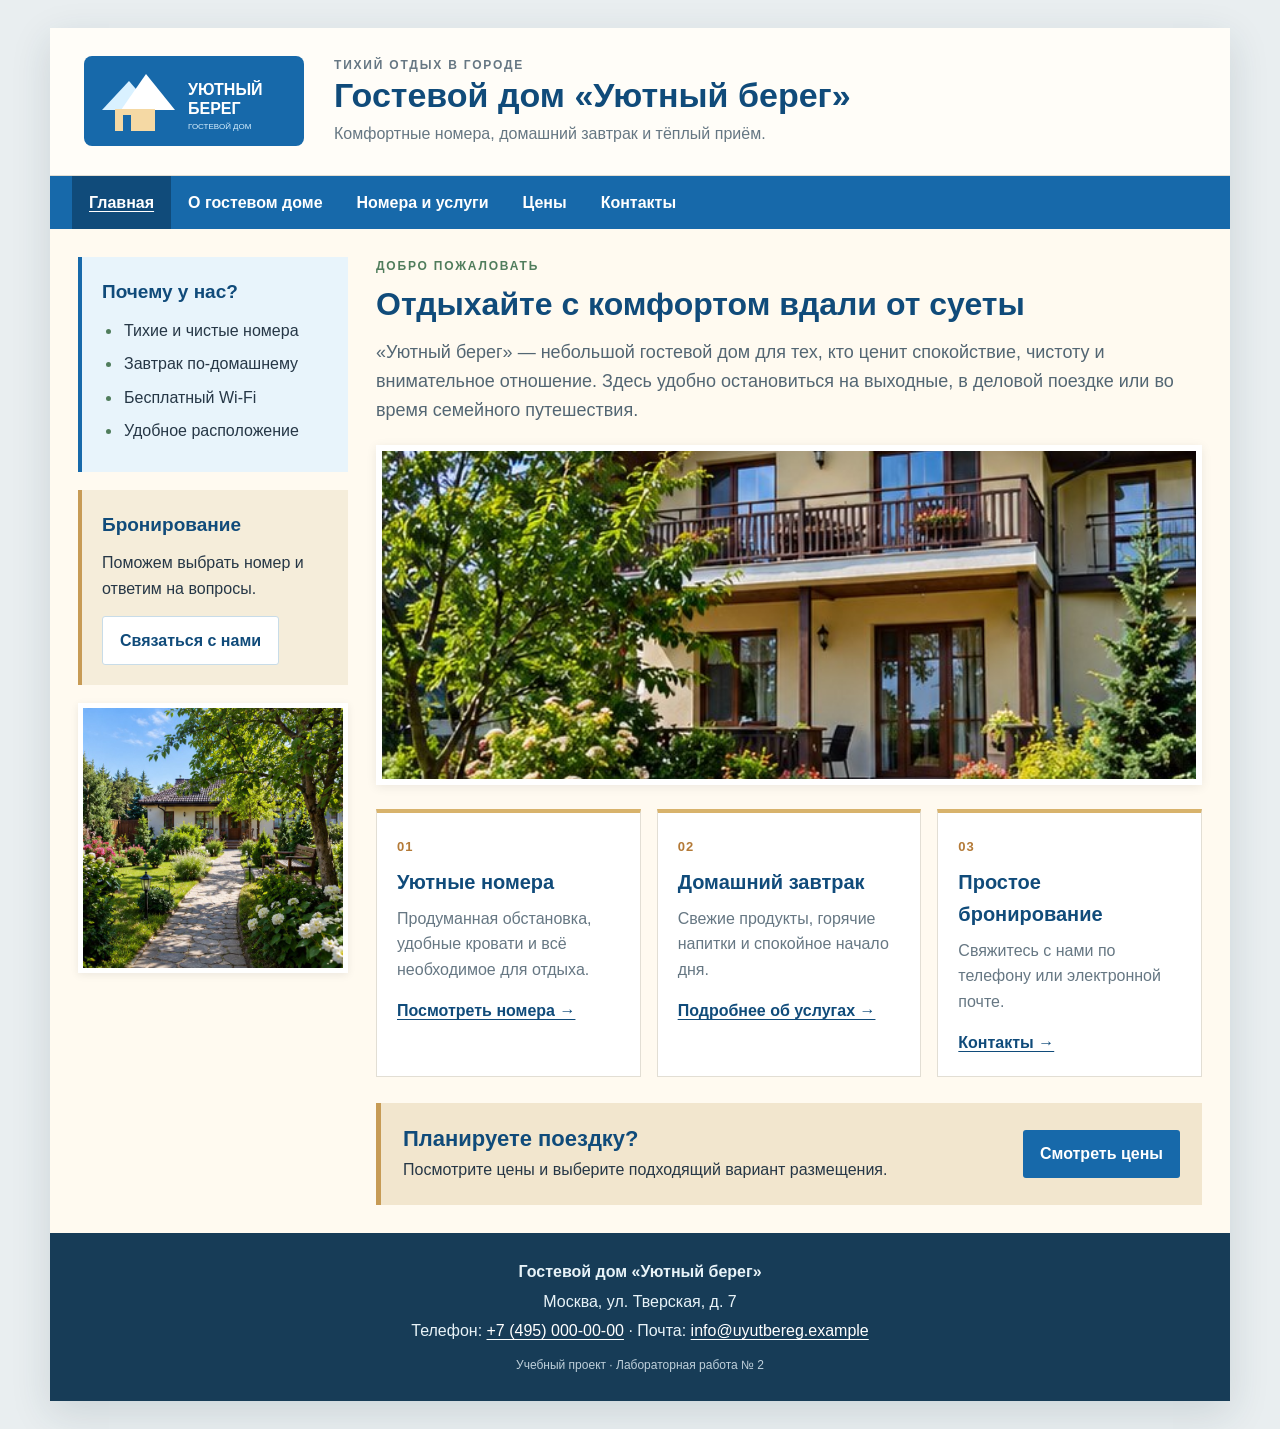
==== commit 47757f00: "Add files via upload" ====
--- a/index.html
+++ b/index.html
@@ -44,14 +44,14 @@
 					<p>Поможем выбрать номер и ответим на вопросы.</p>
 					<a class="button button-light" href="contacts.html">Связаться с нами</a>
 				</section>
-				<img class="sidebar-photo" src="images/garden.svg" alt="Гостевой дом среди зелёного сада">
+				<img class="sidebar-photo" src="images/garden.jpg" alt="Гостевой дом среди зелёного сада">
 			</aside>
 			<main class="main-content">
 				<section class="welcome-section">
 					<p class="eyebrow">Добро пожаловать</p>
 					<h2>Отдыхайте с комфортом вдали от суеты</h2>
 					<p class="lead">«Уютный берег» — небольшой гостевой дом для тех, кто ценит спокойствие, чистоту и внимательное отношение. Здесь удобно остановиться на выходные, в деловой поездке или во время семейного путешествия.</p>
-					<img class="hero-photo" src="images/house.svg" alt="Гостевой дом с уютной территорией">
+					<img class="hero-photo" src="images/house.jpg" alt="Гостевой дом с уютной территорией">
 				</section>
 				<section class="feature-grid" aria-label="Наши преимущества">
 					<article class="feature-card"><span class="feature-number">01</span><h3>Уютные номера</h3><p>Продуманная обстановка, удобные кровати и всё необходимое для отдыха.</p><a href="catalog.html">Посмотреть номера →</a></article>
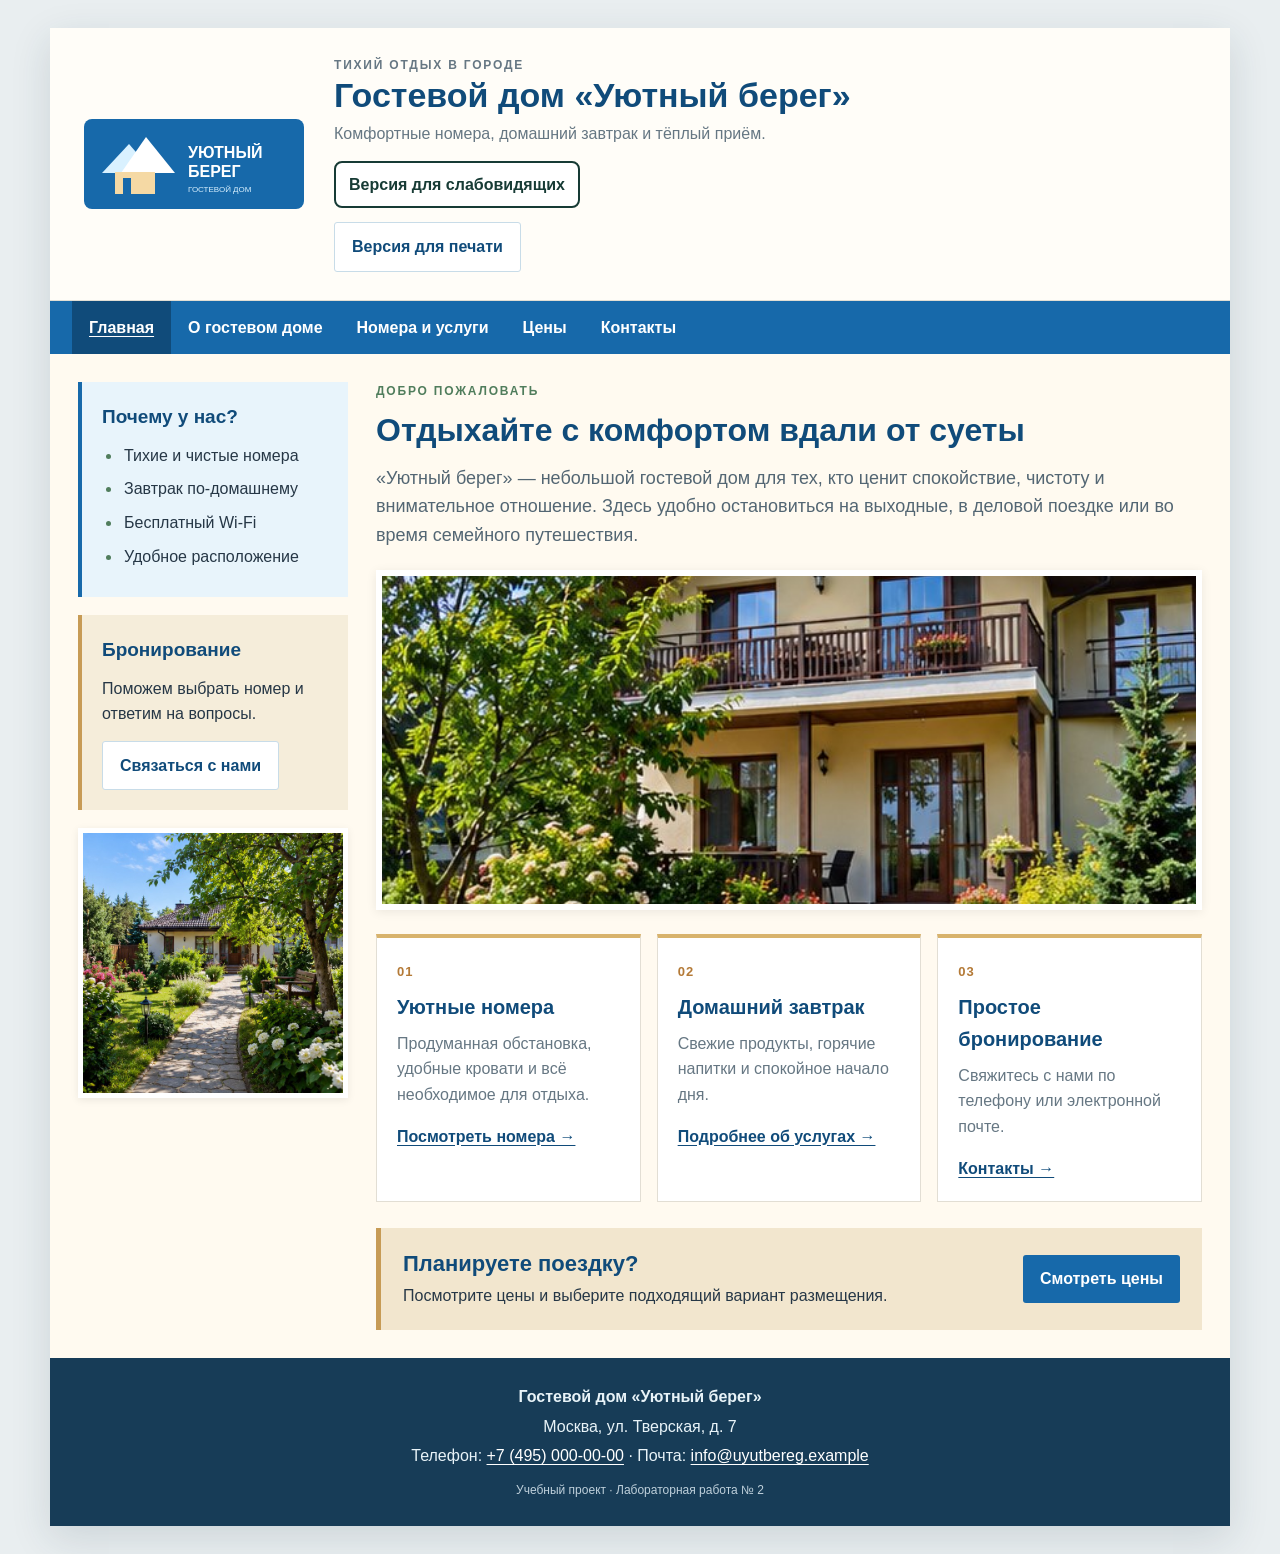
==== commit 86f75f42: "Connect accessibility mode" ====
--- a/index.html
+++ b/index.html
@@ -6,6 +6,7 @@
 	<meta name="description" content="Гостевой дом Уютный берег: номера, услуги, цены и контакты.">
 	<title>Главная — Уютный берег</title>
 	<link rel="stylesheet" href="styles.css">
+	<link rel="stylesheet" href="accessibility.css">
 </head>
 <body>
 	<div class="page-shell">
@@ -69,5 +70,6 @@
 	</footer>
 	</div>
 	<script src="js/site.js"></script>
+	<script src="js/accessibility.js"></script>
 </body>
 </html>
--- a/styles.css
+++ b/styles.css
@@ -584,3 +584,202 @@
 		padding: 22px 16px;
 	}
 }
+
+.filter-panel {
+	margin: 24px 0;
+	padding: 22px;
+	background: #f1f7fa;
+	border: 1px solid #d5e4eb;
+	border-left: 5px solid var(--blue);
+}
+.filter-heading {
+	display: flex;
+	align-items: flex-start;
+	justify-content: space-between;
+	gap: 18px;
+	margin-bottom: 18px;
+}
+.filter-heading h2 {
+	margin-bottom: 7px;
+}
+.filter-heading p:last-child {
+	margin-bottom: 0;
+	color: var(--muted);
+}
+.filter-reset {
+	flex: 0 0 auto;
+}
+.filter-controls {
+	display: grid;
+	grid-template-columns: repeat(3, minmax(0, 1fr));
+	gap: 15px;
+	align-items: end;
+}
+.filter-field {
+	display: flex;
+	flex-direction: column;
+	gap: 7px;
+}
+.filter-field label,
+.filter-checkbox {
+	font-weight: bold;
+	color: var(--blue-dark);
+}
+.filter-field select {
+	width: 100%;
+	min-height: 43px;
+	padding: 9px 10px;
+	border: 1px solid #b9cbd5;
+	border-radius: 3px;
+	background: #fff;
+	color: var(--text);
+	font: inherit;
+}
+.filter-field select:focus,
+.filter-checkbox input:focus {
+	outline: 2px solid #83b9d8;
+	outline-offset: 2px;
+}
+.filter-field select option:disabled {
+	color: #999;
+}
+.filter-checkbox {
+	display: flex;
+	align-items: center;
+	gap: 9px;
+	min-height: 43px;
+	grid-column: 1 / -1;
+	cursor: pointer;
+}
+.filter-checkbox input {
+	width: 18px;
+	height: 18px;
+	accent-color: var(--blue);
+}
+.filter-checkbox input:disabled + span {
+	color: #8a969d;
+}
+.filter-hint {
+	margin: 14px 0 5px !important;
+	color: var(--muted);
+	font-size: 13px;
+}
+.filter-results {
+	margin: 0 !important;
+	color: var(--green);
+	font-weight: bold;
+}
+.filter-empty {
+	grid-column: 1 / -1;
+	padding: 25px;
+	background: #fff;
+	border: 1px dashed #b9cbd5;
+	color: var(--muted);
+	text-align: center;
+}
+.room-feature {
+	margin-bottom: 8px;
+	color: var(--muted);
+	font-size: 14px;
+}
+.print-toggle {
+	margin-top: 14px;
+}
+body.print-mode {
+	background: #fff;
+}
+body.print-mode .page-shell {
+	max-width: none;
+	margin: 0;
+	box-shadow: none;
+	background: #fff;
+}
+body.print-mode .brand,
+body.print-mode .main-nav,
+body.print-mode .sidebar,
+body.print-mode .site-footer,
+body.print-mode .print-toggle,
+body.print-mode .filter-panel,
+body.print-mode .service-row,
+body.print-mode .notice-panel {
+	display: none !important;
+}
+body.print-mode .site-header {
+	padding: 12px 0 18px;
+	border-bottom: 1px solid #999;
+	background: #fff;
+}
+body.print-mode .page-layout {
+	display: block;
+	padding: 18px 0;
+}
+body.print-mode .main-content {
+	width: 100%;
+}
+body.print-mode .room-grid {
+	grid-template-columns: repeat(2, minmax(0, 1fr));
+}
+body.print-mode .room-card {
+	break-inside: avoid;
+	border: 1px solid #aaa;
+}
+body.print-mode .room-card img {
+	max-height: 190px;
+	object-fit: cover;
+}
+@media print {
+	body {
+		background: #fff !important;
+		color: #000;
+		font-size: 12pt;
+	}
+	.page-shell {
+		max-width: none;
+		margin: 0;
+		box-shadow: none;
+		background: #fff;
+	}
+	.brand, .main-nav, .sidebar, .site-footer, .print-toggle,
+	.filter-panel, .service-row, .notice-panel {
+		display: none !important;
+	}
+	.site-header {
+		padding: 0 0 12px;
+		background: #fff;
+		border-bottom: 1px solid #777;
+	}
+	.page-layout {
+		display: block;
+		padding: 14px 0;
+	}
+	.room-grid {
+		grid-template-columns: repeat(2, minmax(0, 1fr));
+	}
+	.room-card {
+		break-inside: avoid;
+		box-shadow: none;
+	}
+	a {
+		color: #000;
+		text-decoration: none;
+	}
+}
+@media (max-width: 850px) {
+	.filter-controls {
+		grid-template-columns: repeat(2, minmax(0, 1fr));
+	}
+}
+@media (max-width: 620px) {
+	.filter-heading {
+		flex-direction: column;
+	}
+	.filter-controls {
+		grid-template-columns: 1fr;
+	}
+	.filter-checkbox {
+		grid-column: auto;
+	}
+	body.print-mode .room-grid {
+		grid-template-columns: 1fr;
+	}
+}
--- a/accessibility.css
+++ b/accessibility.css
@@ -0,0 +1 @@
+.accessibility-tools{margin-top:14px;display:flex;flex-wrap:wrap;gap:8px;align-items:center}.accessibility-toggle,.accessibility-panel button{font:inherit;cursor:pointer;border:2px solid currentColor;border-radius:8px;padding:9px 13px;background:#fff;color:#173b35}.accessibility-toggle{font-weight:700}.accessibility-panel{display:none;width:100%;margin-top:10px;padding:14px;border:2px solid currentColor;border-radius:10px;background:#fff;color:#17211f}.accessibility-panel.is-open{display:block}.accessibility-panel h2{margin:0 0 10px;font-size:1.15em}.accessibility-group{display:flex;flex-wrap:wrap;align-items:center;gap:8px;margin:10px 0}.accessibility-group strong{min-width:130px}.accessibility-panel button[aria-pressed=true]{outline:3px solid #d18a00;outline-offset:2px}.accessibility-panel button:focus-visible,.accessibility-toggle:focus-visible{outline:3px solid #d18a00;outline-offset:3px}body.a11y-font-large{font-size:115%}body.a11y-font-xlarge{font-size:130%}body.a11y-spacing,body.a11y-spacing p,body.a11y-spacing li,body.a11y-spacing label{line-height:1.9!important}body.a11y-contrast-light,body.a11y-contrast-light .page-shell,body.a11y-contrast-light .main-content,body.a11y-contrast-light .sidebar,body.a11y-contrast-light .site-header,body.a11y-contrast-light .site-footer,body.a11y-contrast-light .side-card,body.a11y-contrast-light .feature-card,body.a11y-contrast-light .contact-card,body.a11y-contrast-light .price-item,body.a11y-contrast-light .filter-panel,body.a11y-contrast-light .room-card{background:#fff!important;color:#000!important;border-color:#000!important}body.a11y-contrast-light a{color:#0000a0!important;text-decoration:underline!important}body.a11y-contrast-dark,body.a11y-contrast-dark .page-shell,body.a11y-contrast-dark .main-content,body.a11y-contrast-dark .sidebar,body.a11y-contrast-dark .site-header,body.a11y-contrast-dark .site-footer,body.a11y-contrast-dark .side-card,body.a11y-contrast-dark .feature-card,body.a11y-contrast-dark .contact-card,body.a11y-contrast-dark .price-item,body.a11y-contrast-dark .filter-panel,body.a11y-contrast-dark .room-card,body.a11y-contrast-dark .notice-panel{background:#000!important;color:#fff!important;border-color:#fff!important}body.a11y-contrast-dark a{color:#ffeb3b!important;text-decoration:underline!important}body.a11y-contrast-dark input,body.a11y-contrast-dark select,body.a11y-contrast-dark textarea,body.a11y-contrast-dark button{background:#000!important;color:#fff!important;border:2px solid #fff!important}body.a11y-hide-images img,body.a11y-hide-images iframe{visibility:hidden!important}@media(max-width:640px){.accessibility-tools,.accessibility-group{align-items:stretch;flex-direction:column}.accessibility-group strong{min-width:0}.accessibility-panel button,.accessibility-toggle{width:100%}}@media print{.accessibility-tools,.accessibility-panel{display:none!important}}
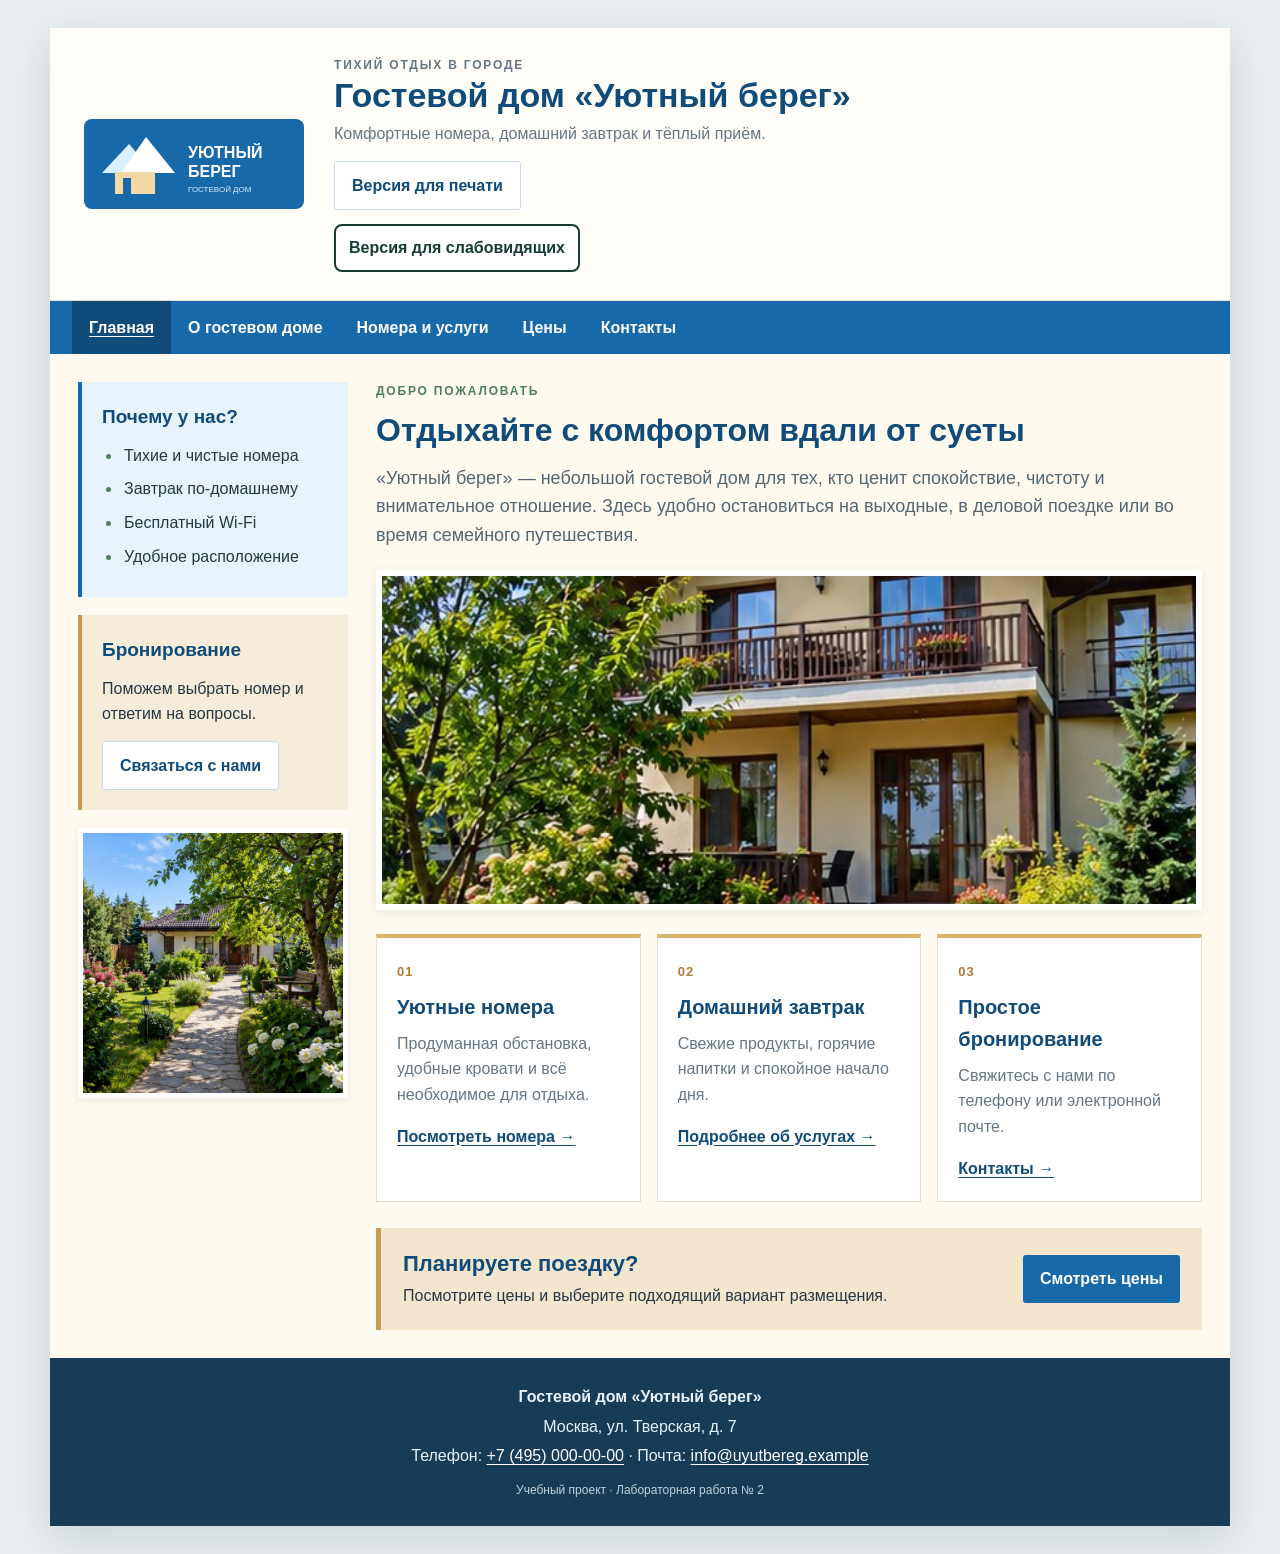
==== commit 92181f94: "Add visible print mode toggle to page header" ====
--- a/index.html
+++ b/index.html
@@ -18,6 +18,7 @@
 			<p class="eyebrow">Тихий отдых в городе</p>
 			<h1>Гостевой дом «Уютный берег»</h1>
 			<p>Комфортные номера, домашний завтрак и тёплый приём.</p>
+			<button type="button" id="print-mode-toggle" class="button button-light print-toggle" aria-pressed="false">Версия для печати</button>
 		</div>
 	</header>
 	<nav class="main-nav" aria-label="Основная навигация">
--- a/styles.css
+++ b/styles.css
@@ -698,11 +698,15 @@
 body.print-mode .main-nav,
 body.print-mode .sidebar,
 body.print-mode .site-footer,
-body.print-mode .print-toggle,
 body.print-mode .filter-panel,
 body.print-mode .service-row,
 body.print-mode .notice-panel {
 	display: none !important;
+}
+/* Кнопка возврата остаётся доступной в режиме печати. */
+body.print-mode .print-toggle {
+	display: inline-block !important;
+	margin-top: 14px;
 }
 body.print-mode .site-header {
 	padding: 12px 0 18px;
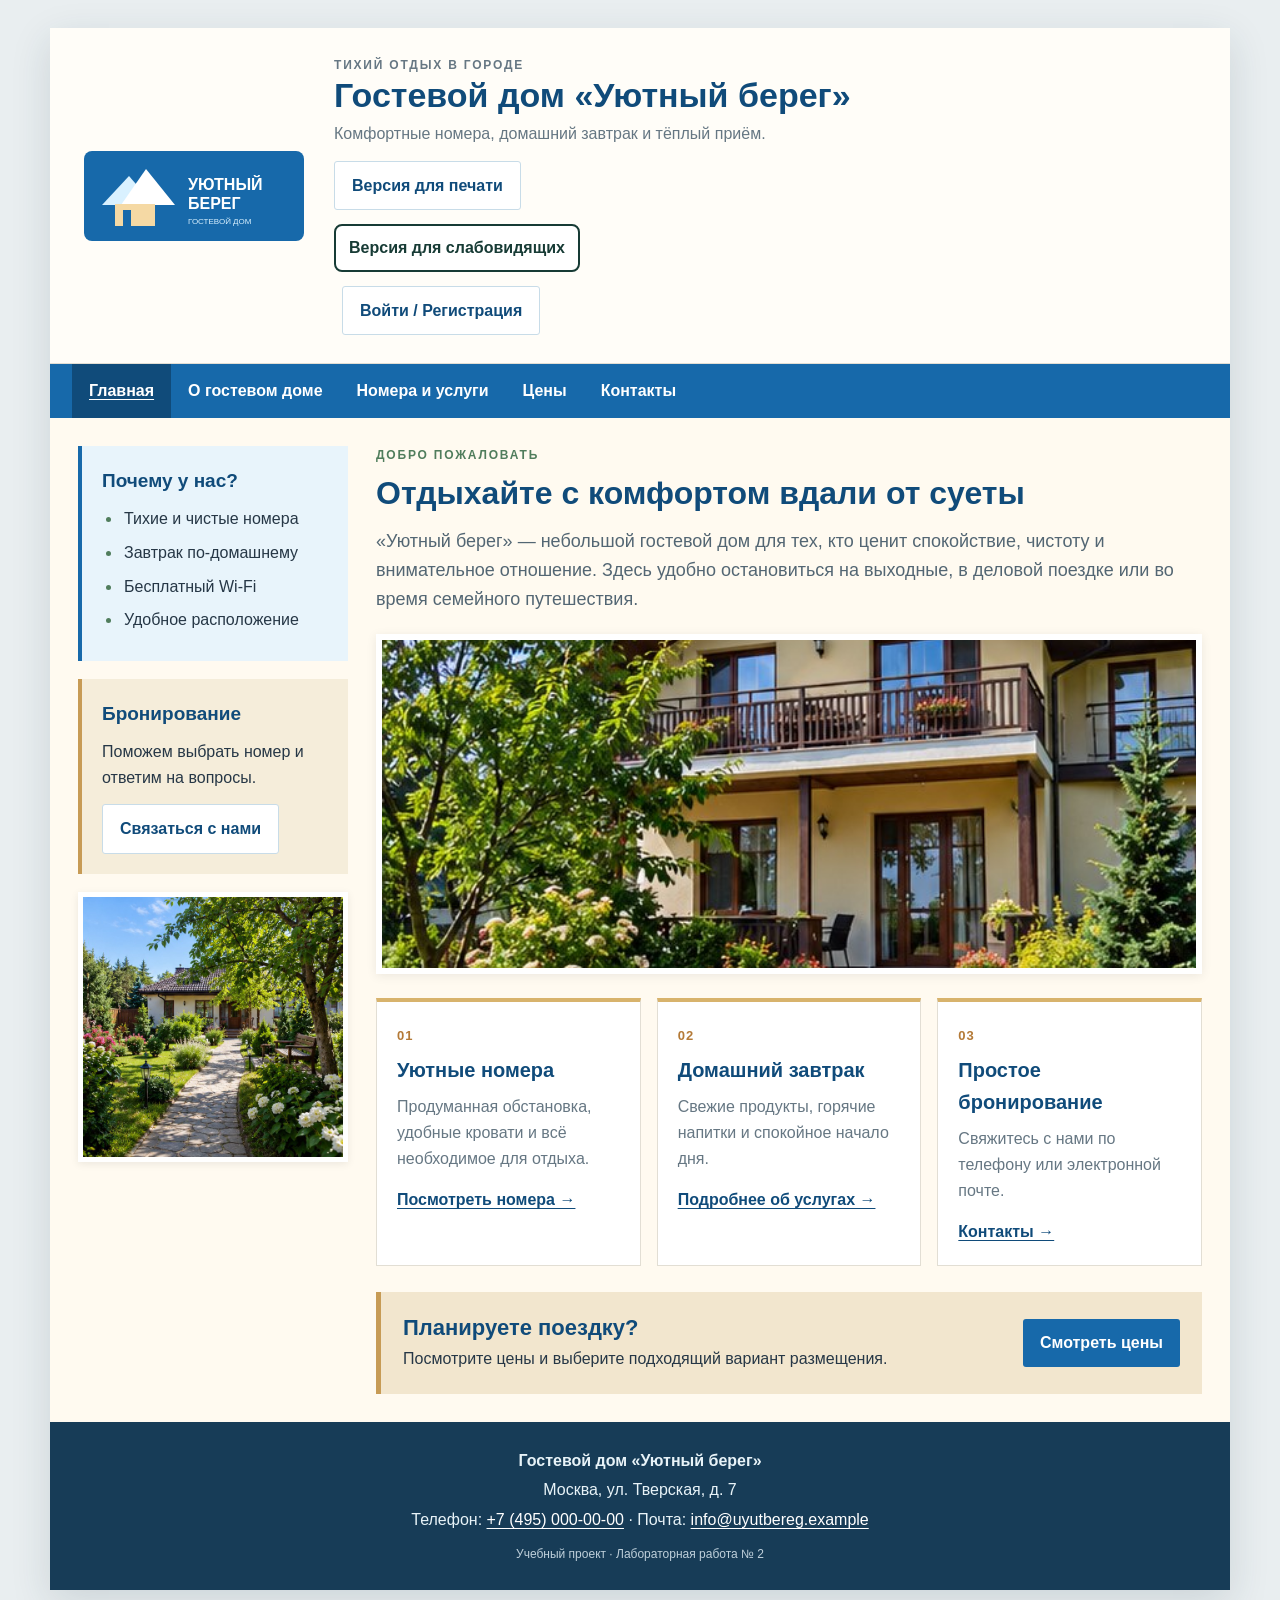
==== commit b4d2d0e4: "Connect popup authentication on index.html" ====
--- a/index.html
+++ b/index.html
@@ -7,6 +7,7 @@
 	<title>Главная — Уютный берег</title>
 	<link rel="stylesheet" href="styles.css">
 	<link rel="stylesheet" href="accessibility.css">
+	<link rel="stylesheet" href="auth.css">
 </head>
 <body>
 	<div class="page-shell">
@@ -72,5 +73,6 @@
 	</div>
 	<script src="js/site.js"></script>
 	<script src="js/accessibility.js"></script>
+	<script src="js/auth.js"></script>
 </body>
 </html>
--- a/auth.css
+++ b/auth.css
@@ -0,0 +1 @@
+.auth-open-button{margin:14px 0 0 8px}.auth-overlay{position:fixed;inset:0;z-index:9999;display:none;align-items:center;justify-content:center;padding:18px;background:rgba(10,30,45,.68)}.auth-overlay.is-open{display:flex}.auth-dialog{position:relative;width:min(100%,520px);max-height:90vh;overflow:auto;padding:28px;background:#fffaf0;border-radius:10px;box-shadow:0 20px 60px rgba(0,0,0,.3)}.auth-dialog h2{margin:0 36px 18px 0;color:#104b7a}.auth-close{position:absolute;right:16px;top:12px;border:0;background:transparent;font-size:28px;cursor:pointer}.auth-tabs{display:flex;gap:8px;margin-bottom:18px}.auth-tabs button{flex:1}.auth-form{display:flex;flex-direction:column;gap:12px}.auth-form label{display:flex;flex-direction:column;gap:5px;font-weight:bold}.auth-form input{width:100%;padding:10px;border:1px solid #b9c6cc;border-radius:4px;font:inherit}.auth-form input[type=file]{background:#fff}.auth-message{min-height:24px;margin:8px 0;color:#9a3d28}.auth-message.success{color:#28633b}.auth-form small,.profile-card small{font-weight:normal;color:#667783}.auth-link{border:0;padding:0;background:none;color:#1769aa;text-decoration:underline;cursor:pointer;font:inherit}.profile-page{min-height:100vh;display:grid;place-items:center;padding:20px;background:#e9eef0}.profile-card{width:min(100%,620px);padding:30px;background:#fffaf0;border-radius:8px;box-shadow:0 12px 38px rgba(29,56,73,.14)}.profile-card h1{color:#104b7a}.profile-avatar{width:104px;height:104px;object-fit:cover;border-radius:50%;border:3px solid #d5e4eb}.profile-card .button{margin-top:8px}.profile-card #profile-logout{margin-top:16px}@media(max-width:620px){.auth-dialog{padding:22px}.auth-open-button{margin-left:0}.profile-card{padding:20px}}
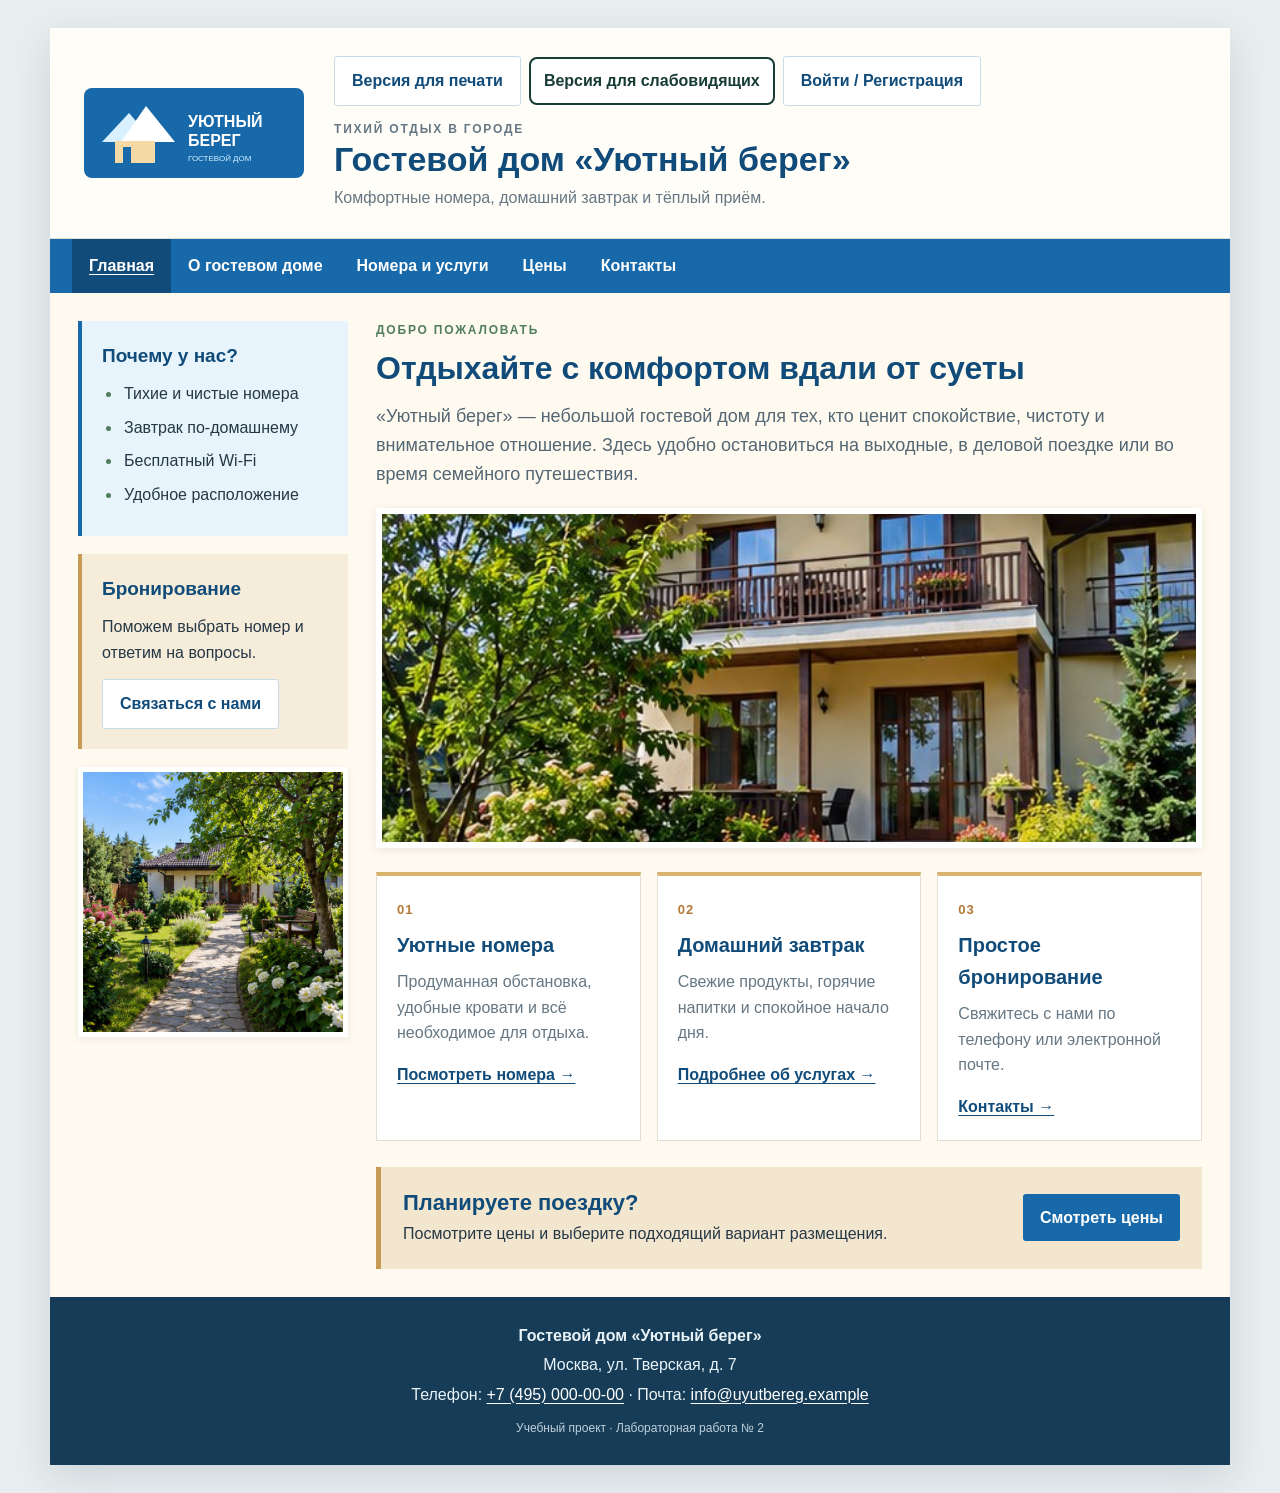
==== commit 807caf42: "Load shared API client before authentication script" ====
--- a/index.html
+++ b/index.html
@@ -73,6 +73,7 @@
 	</div>
 	<script src="js/site.js"></script>
 	<script src="js/accessibility.js"></script>
+	<script src="js/api.js"></script>
 	<script src="js/auth.js"></script>
 </body>
 </html>
--- a/styles.css
+++ b/styles.css
@@ -787,3 +787,35 @@
 		grid-template-columns: 1fr;
 	}
 }
+
+
+/* Единая строка управляющих кнопок над заголовком сайта */
+.header-actions {
+  display: flex;
+  flex-wrap: wrap;
+  align-items: center;
+  gap: 8px;
+  margin: 0 0 14px;
+}
+.header-actions .print-toggle,
+.header-actions .auth-open-button,
+.header-actions .accessibility-tools {
+  margin: 0;
+}
+.header-actions .accessibility-tools {
+  display: flex;
+  align-items: center;
+  gap: 8px;
+}
+.header-actions .accessibility-panel {
+  flex-basis: 100%;
+}
+@media (max-width: 620px) {
+  .header-actions {
+    align-items: stretch;
+  }
+  .header-actions > .button,
+  .header-actions > .accessibility-tools {
+    max-width: 100%;
+  }
+}
--- a/auth.css
+++ b/auth.css
@@ -1 +1,2 @@
-.auth-open-button{margin:14px 0 0 8px}.auth-overlay{position:fixed;inset:0;z-index:9999;display:none;align-items:center;justify-content:center;padding:18px;background:rgba(10,30,45,.68)}.auth-overlay.is-open{display:flex}.auth-dialog{position:relative;width:min(100%,520px);max-height:90vh;overflow:auto;padding:28px;background:#fffaf0;border-radius:10px;box-shadow:0 20px 60px rgba(0,0,0,.3)}.auth-dialog h2{margin:0 36px 18px 0;color:#104b7a}.auth-close{position:absolute;right:16px;top:12px;border:0;background:transparent;font-size:28px;cursor:pointer}.auth-tabs{display:flex;gap:8px;margin-bottom:18px}.auth-tabs button{flex:1}.auth-form{display:flex;flex-direction:column;gap:12px}.auth-form label{display:flex;flex-direction:column;gap:5px;font-weight:bold}.auth-form input{width:100%;padding:10px;border:1px solid #b9c6cc;border-radius:4px;font:inherit}.auth-form input[type=file]{background:#fff}.auth-message{min-height:24px;margin:8px 0;color:#9a3d28}.auth-message.success{color:#28633b}.auth-form small,.profile-card small{font-weight:normal;color:#667783}.auth-link{border:0;padding:0;background:none;color:#1769aa;text-decoration:underline;cursor:pointer;font:inherit}.profile-page{min-height:100vh;display:grid;place-items:center;padding:20px;background:#e9eef0}.profile-card{width:min(100%,620px);padding:30px;background:#fffaf0;border-radius:8px;box-shadow:0 12px 38px rgba(29,56,73,.14)}.profile-card h1{color:#104b7a}.profile-avatar{width:104px;height:104px;object-fit:cover;border-radius:50%;border:3px solid #d5e4eb}.profile-card .button{margin-top:8px}.profile-card #profile-logout{margin-top:16px}@media(max-width:620px){.auth-dialog{padding:22px}.auth-open-button{margin-left:0}.profile-card{padding:20px}}+.auth-open-button{margin:14px 0 0 8px}.auth-overlay{position:fixed;inset:0;z-index:9999;display:none;align-items:center;justify-content:center;padding:18px;background:rgba(10,30,45,.68)}.auth-overlay.is-open{display:flex}.auth-dialog{position:relative;width:min(100%,520px);max-height:90vh;overflow:auto;padding:28px;background:#fffaf0;border-radius:10px;box-shadow:0 20px 60px rgba(0,0,0,.3)}.auth-dialog h2{margin:0 36px 18px 0;color:#104b7a}.auth-close{position:absolute;right:16px;top:12px;border:0;background:transparent;font-size:28px;cursor:pointer}.auth-tabs{display:flex;gap:8px;margin-bottom:18px}.auth-tabs button{flex:1}.auth-form{display:flex;flex-direction:column;gap:12px}.auth-form label{display:flex;flex-direction:column;gap:5px;font-weight:bold}.auth-form input{width:100%;padding:10px;border:1px solid #b9c6cc;border-radius:4px;font:inherit}.auth-form input[type=file]{background:#fff}.auth-message{min-height:24px;margin:8px 0;color:#9a3d28}.auth-message.success{color:#28633b}.auth-form small,.profile-card small{font-weight:normal;color:#667783}.auth-link{border:0;padding:0;background:none;color:#1769aa;text-decoration:underline;cursor:pointer;font:inherit}.profile-page{min-height:100vh;display:grid;place-items:center;padding:20px;background:#e9eef0}.profile-card{width:min(100%,620px);padding:30px;background:#fffaf0;border-radius:8px;box-shadow:0 12px 38px rgba(29,56,73,.14)}.profile-card h1{color:#104b7a}.profile-avatar{width:104px;height:104px;object-fit:cover;border-radius:50%;border:3px solid #d5e4eb}.profile-card .button{margin-top:8px}.profile-card #profile-logout{margin-top:16px}@media(max-width:620px){.auth-dialog{padding:22px}.auth-open-button{margin-left:0}.profile-card{padding:20px}}
+.auth-form[hidden]{display:none!important}
